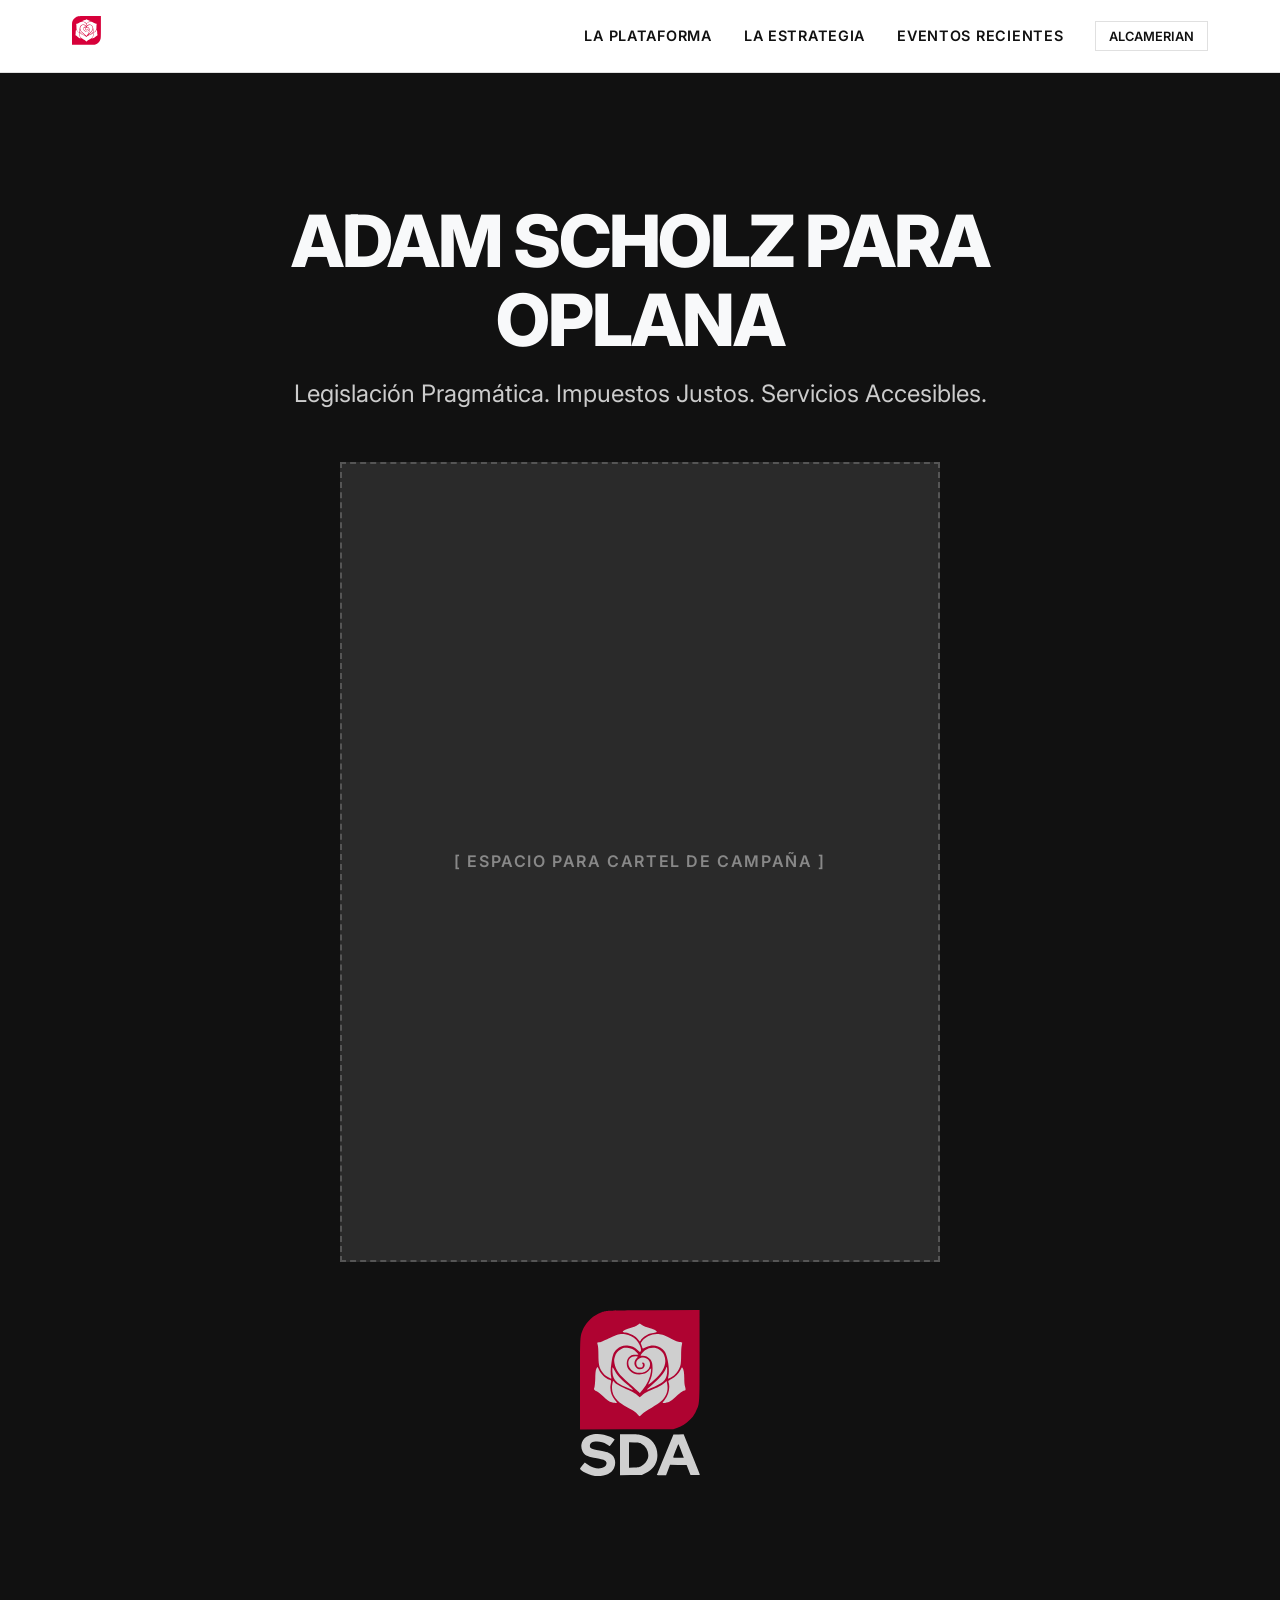
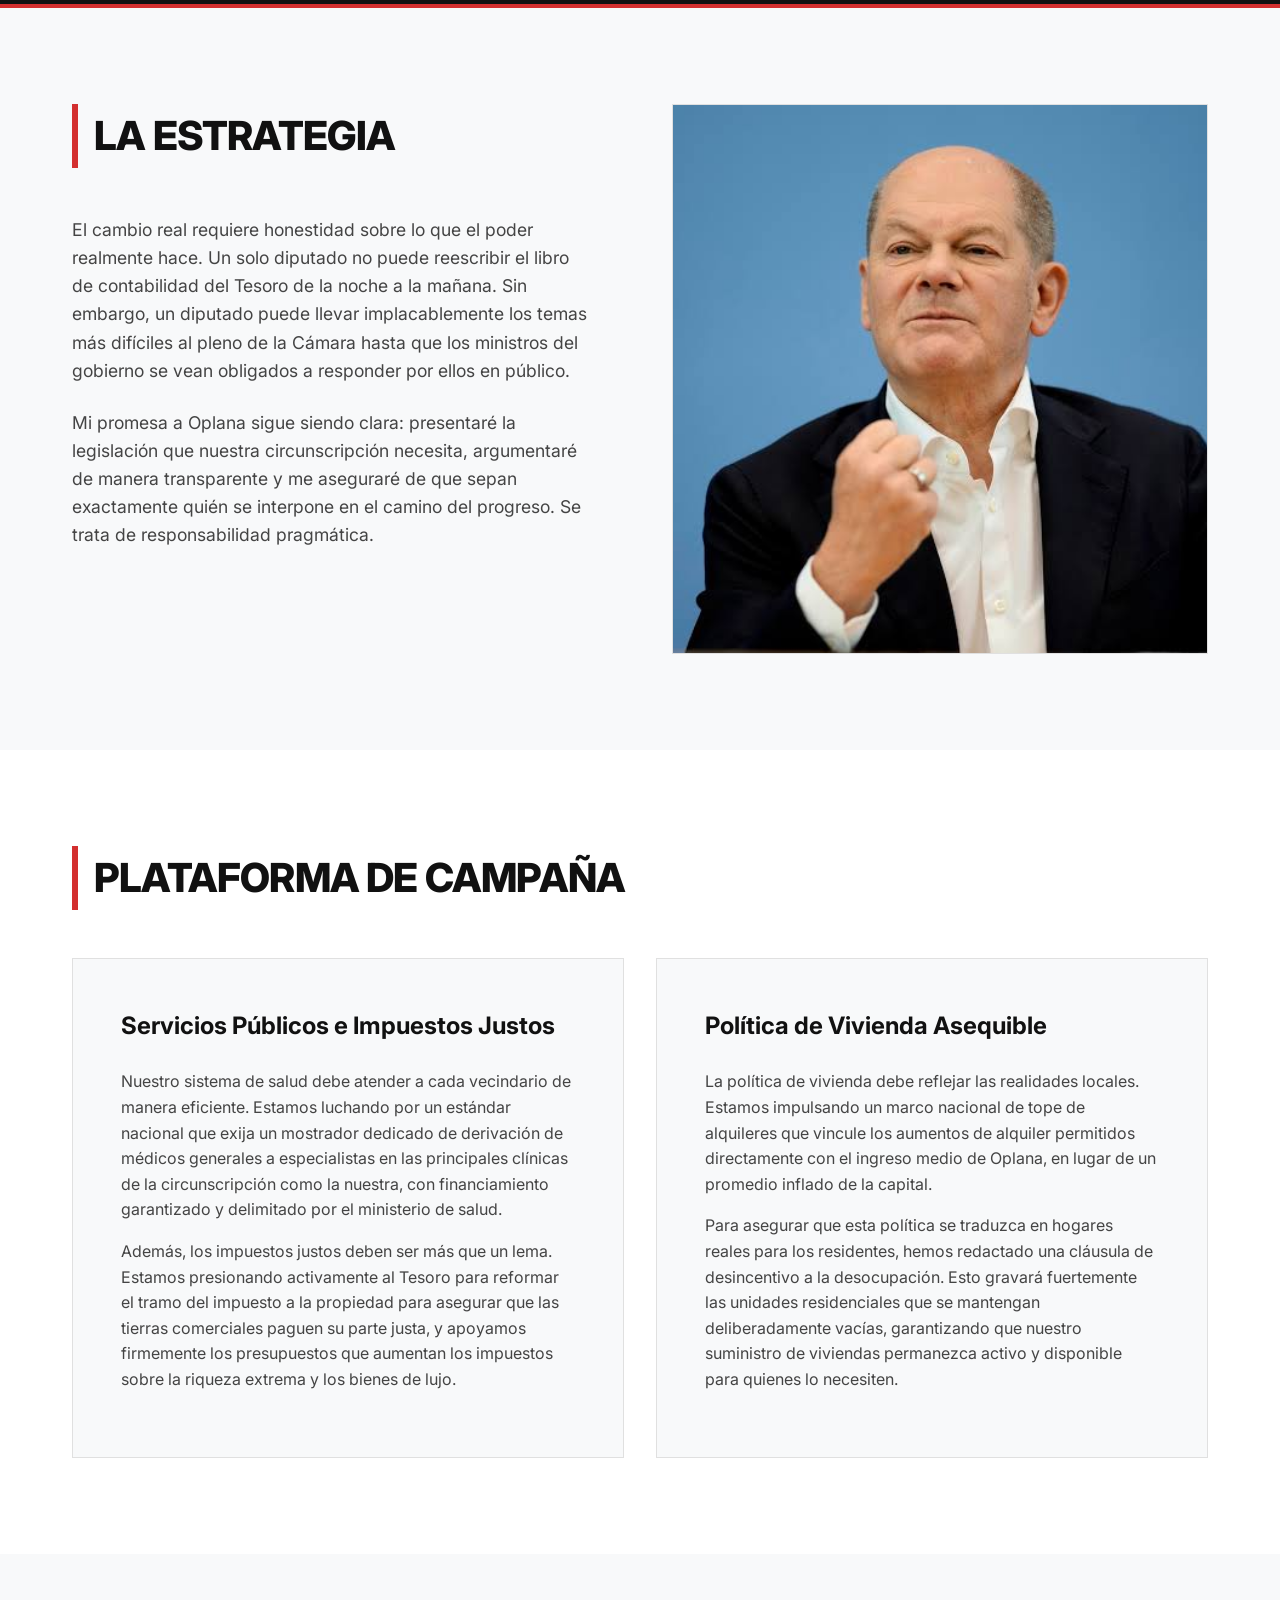
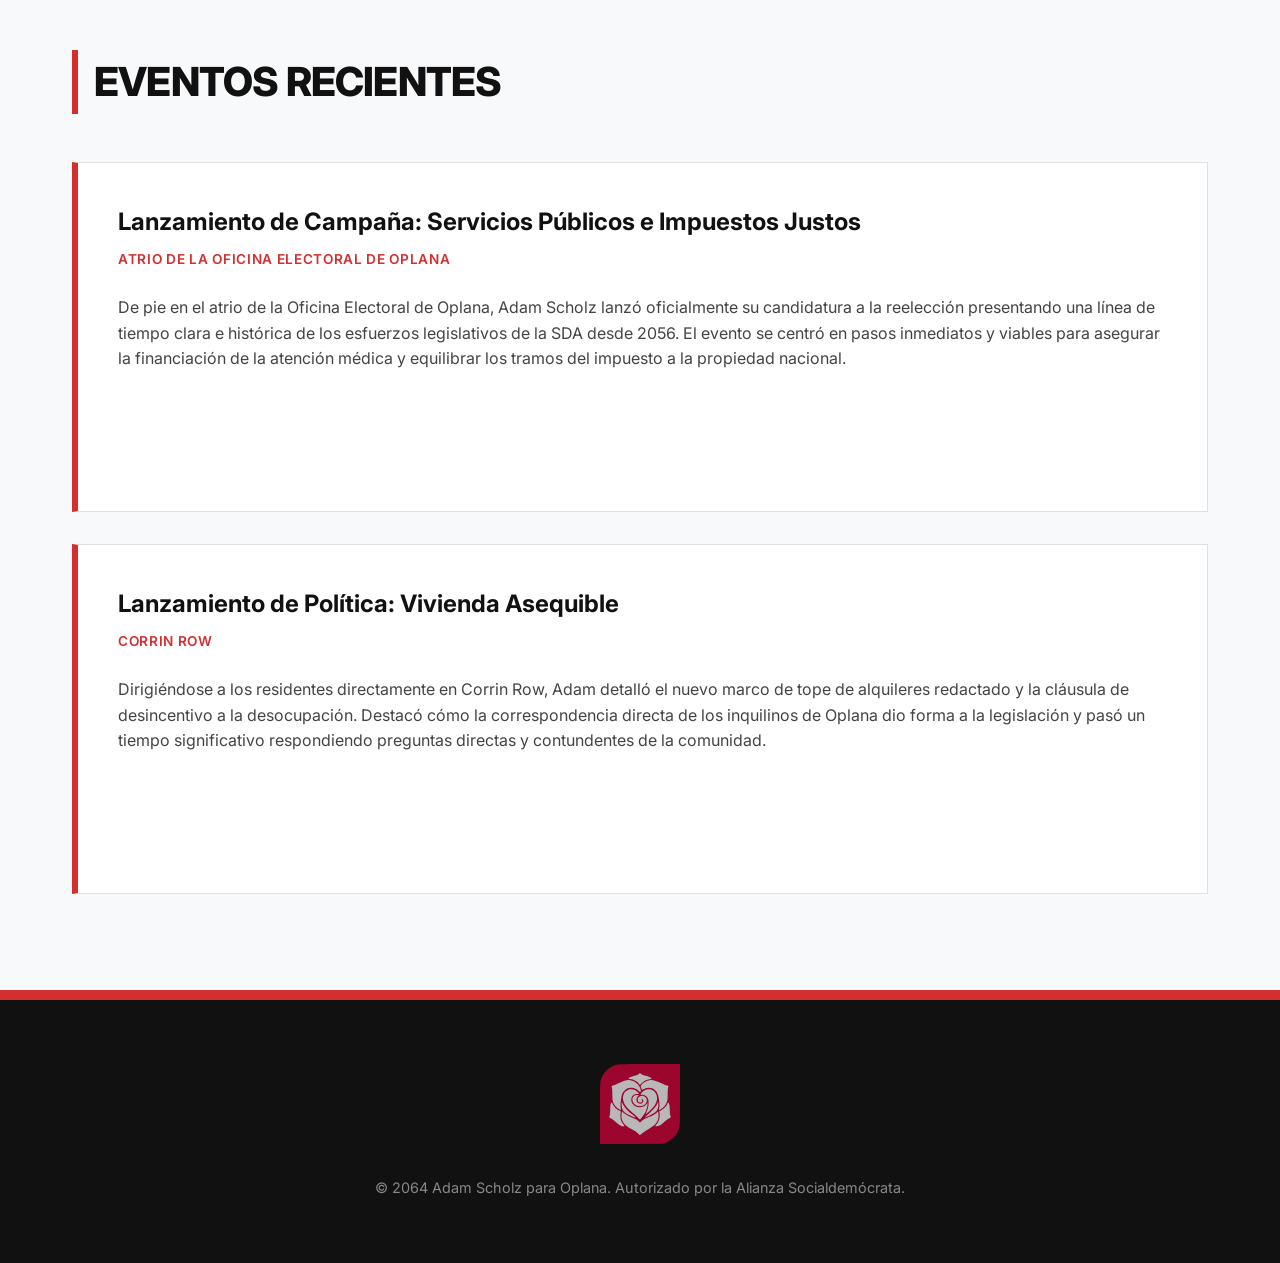
==== index-es.html @ 55516ccb "Initial commit" ====
<!DOCTYPE html>
<html lang="es">
<head>
    <meta charset="UTF-8">
    <meta name="viewport" content="width=device-width, initial-scale=1.0">
    <title>Adam Scholz para Oplana | Alianza Socialdemócrata</title>
    <meta name="description" content="Sitio web de campaña de Adam Scholz, candidato de la Alianza Socialdemócrata para las elecciones del Distrito de 2064 en Oplana.">
    <link rel="preconnect" href="https://fonts.googleapis.com">
    <link rel="preconnect" href="https://fonts.gstatic.com" crossorigin>
    <link href="https://fonts.googleapis.com/css2?family=Inter:wght@400;600;700;800&display=swap" rel="stylesheet">
    <link rel="stylesheet" href="styles.css">
</head>
<body>
    <nav class="navbar">
        <div class="nav-content">
            <img src="assets/SDAlogo.svg" alt="SDA Logo" class="nav-logo">
            <ul class="nav-links">
                <li><a href="#platform">La Plataforma</a></li>
                <li><a href="#strategy">La Estrategia</a></li>
                <li><a href="#events">Eventos Recientes</a></li>
                <li>
                    <select class="lang-select" aria-label="Select Language">
                        <option value="alanian">Alanian</option>
                        <option value="alcamerian">Alcamerian</option>
                        <option value="gallic">Gallic</option>
                    </select>
                </li>
            </ul>
        </div>
    </nav>

    <header class="hero section-animate">
        <div class="hero-content">
            <h1 class="hero-title">Adam Scholz para Oplana</h1>
            <p class="hero-subtitle">Legislación Pragmática. Impuestos Justos. Servicios Accesibles.</p>
            <div class="poster-placeholder" aria-label="Campaign Poster Placeholder">
                <span>[ Espacio para Cartel de Campaña ]</span>
            </div>
            <img src="assets/SDAlogo.svg" alt="Social Democratic Alliance Logo" class="hero-sda-logo">
        </div>
    </header>

    <main>
        <section id="strategy" class="strategy section-animate">
            <div class="section-container">
                <div class="strategy-text">
                    <h2>La Estrategia</h2>
                    <p>
                        El cambio real requiere honestidad sobre lo que el poder realmente hace. Un solo diputado no puede reescribir el libro de contabilidad del Tesoro de la noche a la mañana. Sin embargo, un diputado puede llevar implacablemente los temas más difíciles al pleno de la Cámara hasta que los ministros del gobierno se vean obligados a responder por ellos en público.
                    </p>
                    <p>
                        Mi promesa a Oplana sigue siendo clara: presentaré la legislación que nuestra circunscripción necesita, argumentaré de manera transparente y me aseguraré de que sepan exactamente quién se interpone en el camino del progreso. Se trata de responsabilidad pragmática.
                    </p>
                </div>
                <img src="assets/scholz.jpeg" alt="Adam Scholz en Conferencia de Prensa" class="strategy-image">
            </div>
        </section>

        <section id="platform" class="platform section-animate">
            <div class="section-container">
                <h2>Plataforma de Campaña</h2>
                
                <div class="platform-grid">
                    <article class="platform-card">
                        <h3>Servicios Públicos e Impuestos Justos</h3>
                        <p>
                            Nuestro sistema de salud debe atender a cada vecindario de manera eficiente. Estamos luchando por un estándar nacional que exija un mostrador dedicado de derivación de médicos generales a especialistas en las principales clínicas de la circunscripción como la nuestra, con financiamiento garantizado y delimitado por el ministerio de salud.
                        </p>
                        <p>
                            Además, los impuestos justos deben ser más que un lema. Estamos presionando activamente al Tesoro para reformar el tramo del impuesto a la propiedad para asegurar que las tierras comerciales paguen su parte justa, y apoyamos firmemente los presupuestos que aumentan los impuestos sobre la riqueza extrema y los bienes de lujo.
                        </p>
                    </article>

                    <article class="platform-card">
                        <h3>Política de Vivienda Asequible</h3>
                        <p>
                            La política de vivienda debe reflejar las realidades locales. Estamos impulsando un marco nacional de tope de alquileres que vincule los aumentos de alquiler permitidos directamente con el ingreso medio de Oplana, en lugar de un promedio inflado de la capital.
                        </p>
                        <p>
                            Para asegurar que esta política se traduzca en hogares reales para los residentes, hemos redactado una cláusula de desincentivo a la desocupación. Esto gravará fuertemente las unidades residenciales que se mantengan deliberadamente vacías, garantizando que nuestro suministro de viviendas permanezca activo y disponible para quienes lo necesiten.
                        </p>
                    </article>
                </div>
            </div>
        </section>

        <section id="events" class="events section-animate">
            <div class="section-container">
                <h2>Eventos Recientes</h2>
                <div class="events-list">
                    <a href="event-public-services-es.html" class="event-item">
                        <h3>Lanzamiento de Campaña: Servicios Públicos e Impuestos Justos</h3>
                        <p class="event-location">Atrio de la Oficina Electoral de Oplana</p>
                        <p>De pie en el atrio de la Oficina Electoral de Oplana, Adam Scholz lanzó oficialmente su candidatura a la reelección presentando una línea de tiempo clara e histórica de los esfuerzos legislativos de la SDA desde 2056. El evento se centró en pasos inmediatos y viables para asegurar la financiación de la atención médica y equilibrar los tramos del impuesto a la propiedad nacional.</p>
                    </a>
                    <a href="event-affordable-housing-es.html" class="event-item">
                        <h3>Lanzamiento de Política: Vivienda Asequible</h3>
                        <p class="event-location">Corrin Row</p>
                        <p>Dirigiéndose a los residentes directamente en Corrin Row, Adam detalló el nuevo marco de tope de alquileres redactado y la cláusula de desincentivo a la desocupación. Destacó cómo la correspondencia directa de los inquilinos de Oplana dio forma a la legislación y pasó un tiempo significativo respondiendo preguntas directas y contundentes de la comunidad.</p>
                    </a>
                </div>
            </div>
        </section>
    </main>

    <footer class="footer">
        <div class="footer-content">
            <img src="assets/SDAsmall.svg" alt="SDA Small Logo" class="footer-logo">
            <p>&copy; 2064 Adam Scholz para Oplana. Autorizado por la Alianza Socialdemócrata.</p>
        </div>
    </footer>

    <script src="script.js"></script>
</body>
</html>
---- styles.css ----
:root {
    --primary-color: #D32F2F; /* Rose Red */
    --bg-color: #F8F9FA;
    --text-color: #111111;
    --text-light: #444444;
    --border-color: #E0E0E0;
    --font-family: 'Inter', sans-serif;
}

* {
    margin: 0;
    padding: 0;
    box-sizing: border-box;
}

body {
    font-family: var(--font-family);
    background-color: var(--bg-color);
    color: var(--text-color);
    line-height: 1.6;
    -webkit-font-smoothing: antialiased;
}

/* Navigation */
.navbar {
    background-color: #FFFFFF;
    border-bottom: 1px solid var(--border-color);
    position: sticky;
    top: 0;
    z-index: 100;
}

.nav-content {
    max-width: 1200px;
    margin: 0 auto;
    padding: 1rem 2rem;
    display: flex;
    justify-content: space-between;
    align-items: center;
}

.nav-logo {
    height: 40px;
    width: auto;
}

.nav-links {
    list-style: none;
    display: flex;
    gap: 2rem;
    align-items: center;
}

.nav-links a {
    text-decoration: none;
    color: var(--text-color);
    font-weight: 600;
    font-size: 0.9rem;
    text-transform: uppercase;
    letter-spacing: 0.05em;
    transition: color 0.2s ease;
}

.nav-links a:hover {
    color: var(--primary-color);
}

.lang-select {
    appearance: none;
    background-color: transparent;
    border: 1px solid var(--border-color);
    padding: 0.4rem 0.8rem;
    font-family: var(--font-family);
    font-size: 0.8rem;
    font-weight: 600;
    text-transform: uppercase;
    color: var(--text-color);
    cursor: pointer;
    border-radius: 0;
    outline: none;
    transition: border-color 0.2s ease;
}

.lang-select:focus, .lang-select:hover {
    border-color: var(--primary-color);
}

/* Base Layout for Sections */
.section-container {
    max-width: 1200px;
    margin: 0 auto;
    padding: 6rem 2rem;
}

h2 {
    font-size: 2.5rem;
    font-weight: 800;
    margin-bottom: 3rem;
    color: var(--text-color);
    text-transform: uppercase;
    letter-spacing: -0.02em;
    border-left: 6px solid var(--primary-color);
    padding-left: 1rem;
}

/* Hero Section */
.hero {
    background-color: var(--text-color);
    color: var(--bg-color);
    text-align: center;
    padding: 8rem 2rem;
    border-bottom: 4px solid var(--primary-color);
}

.hero-content {
    max-width: 800px;
    margin: 0 auto;
    display: flex;
    flex-direction: column;
    align-items: center;
}

.hero-title {
    font-size: 4.5rem;
    font-weight: 800;
    line-height: 1.1;
    margin-bottom: 1rem;
    letter-spacing: -0.03em;
    text-transform: uppercase;
}

.hero-subtitle {
    font-size: 1.5rem;
    color: #CCCCCC;
    margin-bottom: 3rem;
    font-weight: 400;
}

.poster-placeholder {
    width: 100%;
    max-width: 600px;
    height: 800px;
    background-color: #2A2A2A;
    border: 2px dashed #555555;
    display: flex;
    justify-content: center;
    align-items: center;
    margin-bottom: 3rem;
    color: #888888;
    font-weight: 600;
    text-transform: uppercase;
    letter-spacing: 0.1em;
}

.hero-sda-logo {
    width: 120px;
    opacity: 0.8;
}

/* Strategy Section */
.strategy .section-container {
    display: grid;
    grid-template-columns: 1fr 1fr;
    gap: 4rem;
    align-items: start;
}

.strategy-text {
    height: 550px;
    padding-right: 1rem;
}

.strategy-text p {
    font-size: 1.1rem;
    color: var(--text-light);
    margin-bottom: 1.5rem;
}

.strategy-image {
    width: 100%;
    height: 550px;
    object-fit: cover;
    border: 1px solid var(--border-color);
}

/* Platform Section */
.platform {
    background-color: #FFFFFF;
}

.platform-grid {
    display: grid;
    grid-template-columns: repeat(auto-fit, minmax(350px, 1fr));
    gap: 2rem;
    grid-auto-rows: 500px; /* Lock height and accommodate longer languages */
}

.platform-card {
    border: 1px solid var(--border-color);
    padding: 3rem;
    background-color: var(--bg-color);
    /* Sharp corners */
    border-radius: 0;
    transition: transform 0.2s ease, box-shadow 0.2s ease;
    height: 100%;
}

.platform-card:hover {
    transform: translateY(-5px);
    box-shadow: 0 10px 30px rgba(0,0,0,0.05);
    border-color: var(--primary-color);
}

.platform-card h3 {
    font-size: 1.5rem;
    font-weight: 700;
    margin-bottom: 1.5rem;
    color: var(--text-color);
}

.platform-card p {
    color: var(--text-light);
    margin-bottom: 1rem;
}

/* Events Section */
.events-list {
    display: flex;
    flex-direction: column;
    gap: 2rem;
}

.event-item {
    display: block;
    text-decoration: none;
    color: inherit;
    background-color: #FFFFFF;
    border: 1px solid var(--border-color);
    padding: 2.5rem;
    border-left: 6px solid var(--primary-color);
    transition: transform 0.2s ease, box-shadow 0.2s ease, border-left-width 0.2s ease;
    cursor: pointer;
    height: 350px; /* Lock height to fit all languages */
}

.event-item:hover {
    transform: translateX(5px);
    box-shadow: 0 5px 15px rgba(0,0,0,0.05);
    border-left-width: 10px;
}

.event-item h3 {
    font-size: 1.5rem;
    font-weight: 700;
    margin-bottom: 0.5rem;
}

.event-location {
    font-weight: 600;
    color: var(--primary-color);
    text-transform: uppercase;
    font-size: 0.85rem;
    letter-spacing: 0.05em;
    margin-bottom: 1.5rem;
}

.event-item p:last-child {
    color: var(--text-light);
}

/* Footer */
.footer {
    background-color: var(--text-color);
    color: #FFFFFF;
    padding: 4rem 2rem;
    text-align: center;
    border-top: 10px solid var(--primary-color);
}

.footer-logo {
    width: 80px;
    margin-bottom: 1.5rem;
    opacity: 0.7;
}

.footer p {
    color: #888888;
    font-size: 0.9rem;
}

/* Animations */
.section-animate {
    opacity: 0;
    transform: translateY(20px);
    transition: opacity 0.8s ease-out, transform 0.8s ease-out;
}

.section-animate.visible {
    opacity: 1;
    transform: translateY(0);
}

/* Responsive */
@media (max-width: 768px) {
    .strategy .section-container {
        grid-template-columns: 1fr;
    }
    
    .hero-title {
        font-size: 3rem;
    }
    
    h2 {
        font-size: 2rem;
    }
    
    .nav-links {
        display: none; /* Simplification for minimalist desktop-first setup */
    }
}
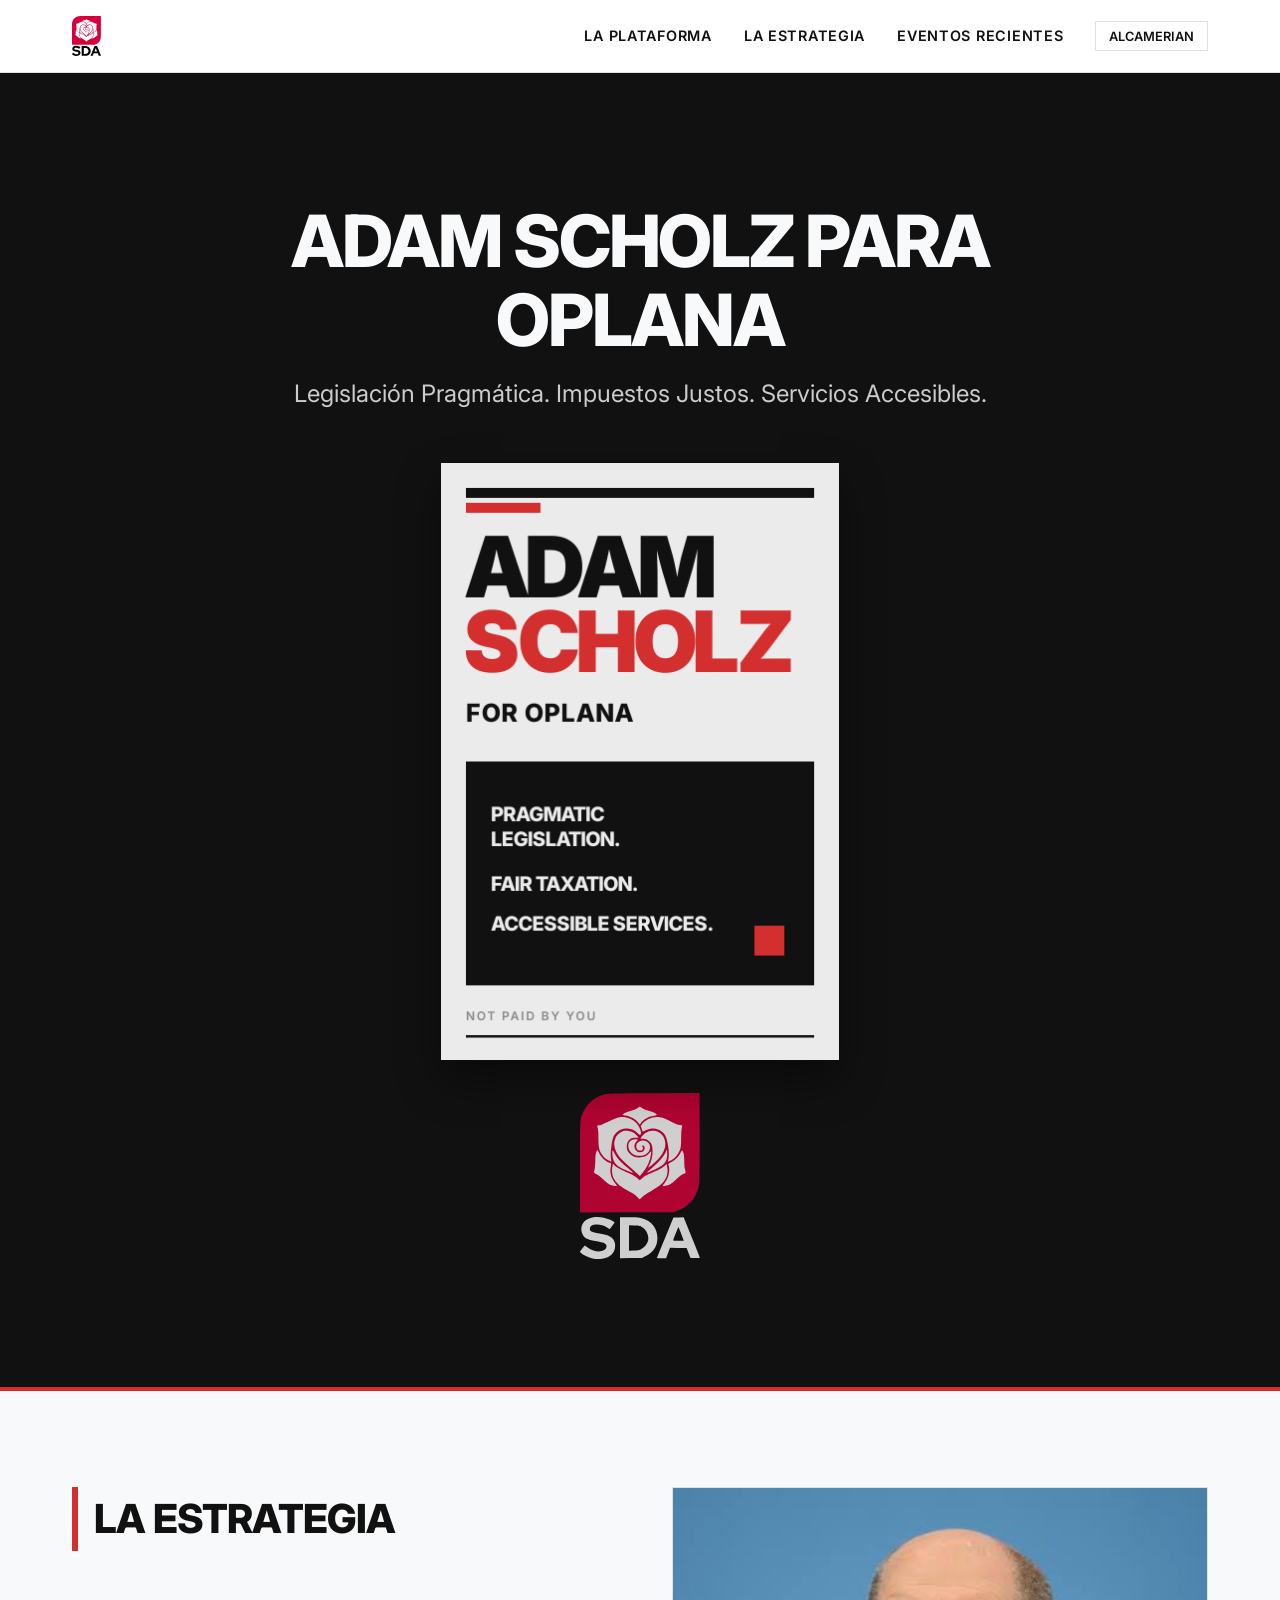
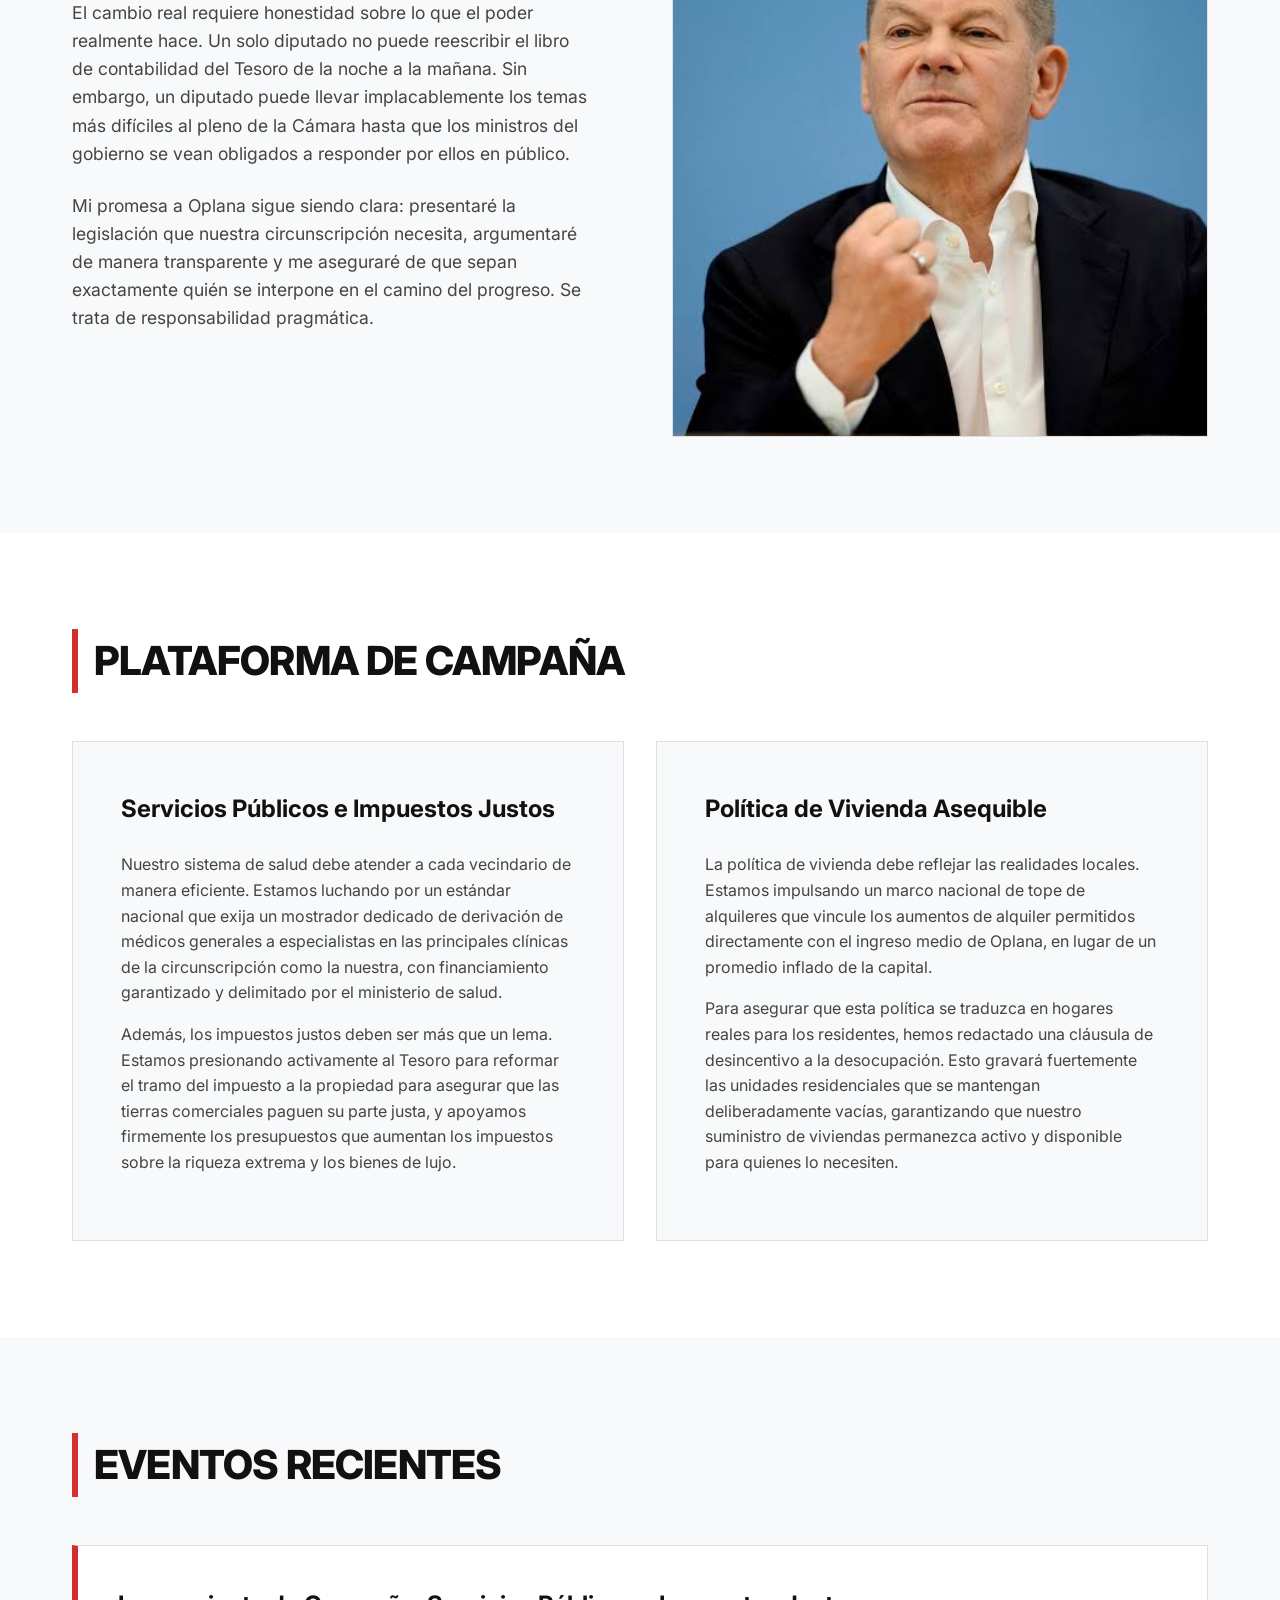
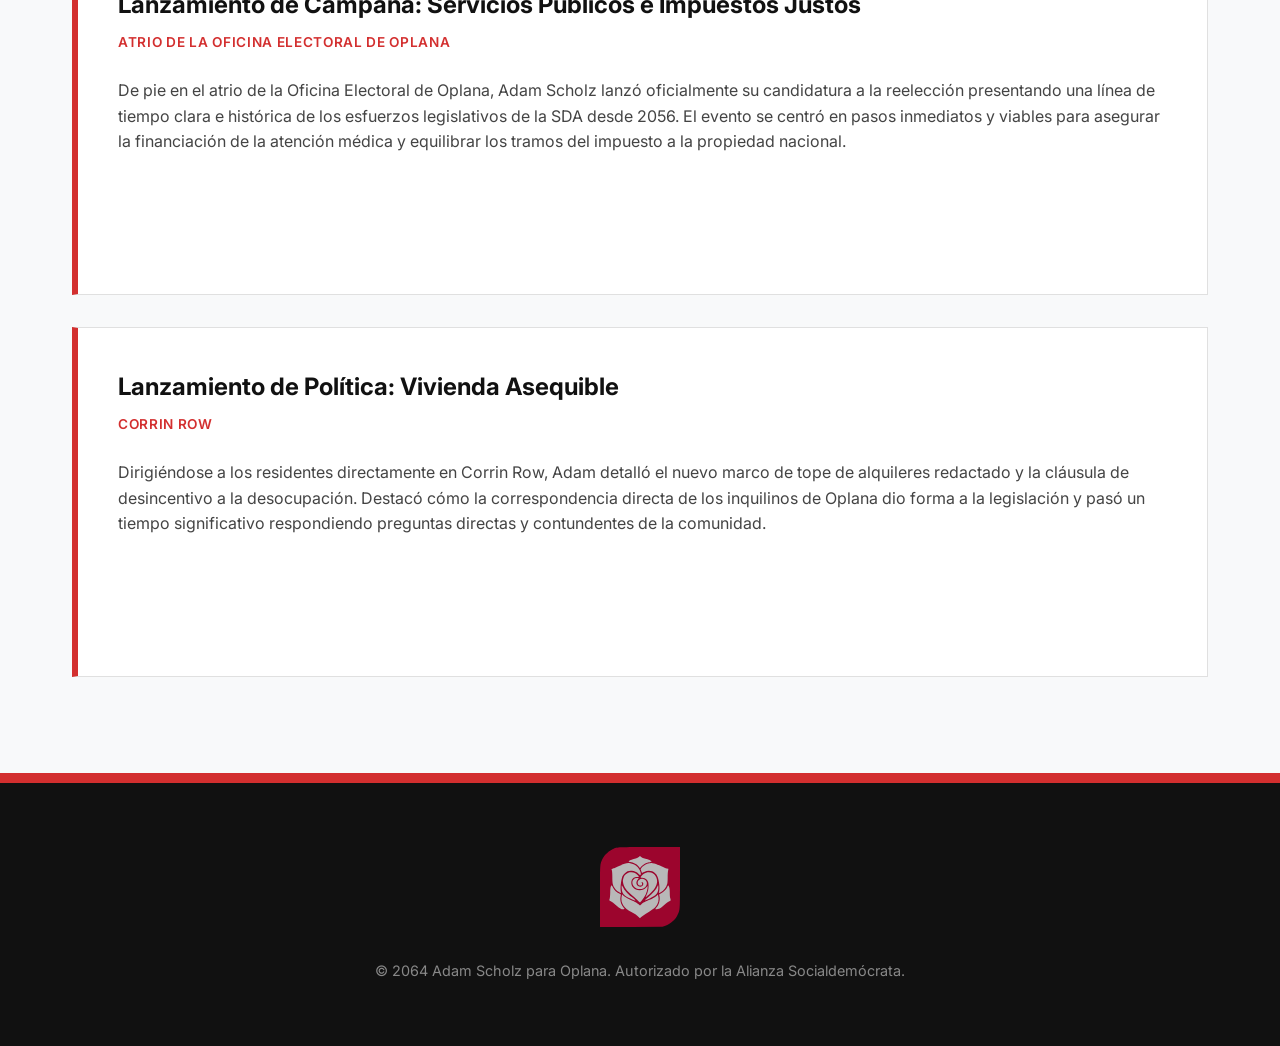
==== commit 08309e8d: "ooughhh" ====
--- a/index-es.html
+++ b/index-es.html
@@ -33,10 +33,8 @@
         <div class="hero-content">
             <h1 class="hero-title">Adam Scholz para Oplana</h1>
             <p class="hero-subtitle">Legislación Pragmática. Impuestos Justos. Servicios Accesibles.</p>
-            <div class="poster-placeholder" aria-label="Campaign Poster Placeholder">
-                <span>[ Espacio para Cartel de Campaña ]</span>
-            </div>
-            <img src="assets/SDAlogo.svg" alt="Social Democratic Alliance Logo" class="hero-sda-logo">
+            <img src="assets/poster.png" alt="Adam Scholz Campaign Poster" class="hero-poster">
+            <img src="assets/SDAlogo-white.svg" alt="Social Democratic Alliance Logo" class="hero-sda-logo">
         </div>
     </header>
 
--- a/styles.css
+++ b/styles.css
@@ -136,20 +136,16 @@
     font-weight: 400;
 }
 
-.poster-placeholder {
+.hero-poster {
     width: 100%;
-    max-width: 600px;
-    height: 800px;
-    background-color: #2A2A2A;
-    border: 2px dashed #555555;
-    display: flex;
-    justify-content: center;
-    align-items: center;
-    margin-bottom: 3rem;
-    color: #888888;
-    font-weight: 600;
-    text-transform: uppercase;
-    letter-spacing: 0.1em;
+    max-width: 400px;
+    height: auto;
+    margin: 0 auto 2rem;
+    display: block;
+    box-shadow: 0 20px 40px rgba(0,0,0,0.4);
+    border: 1px solid rgba(0,0,0,0.2);
+    position: relative;
+    z-index: 2;
 }
 
 .hero-sda-logo {
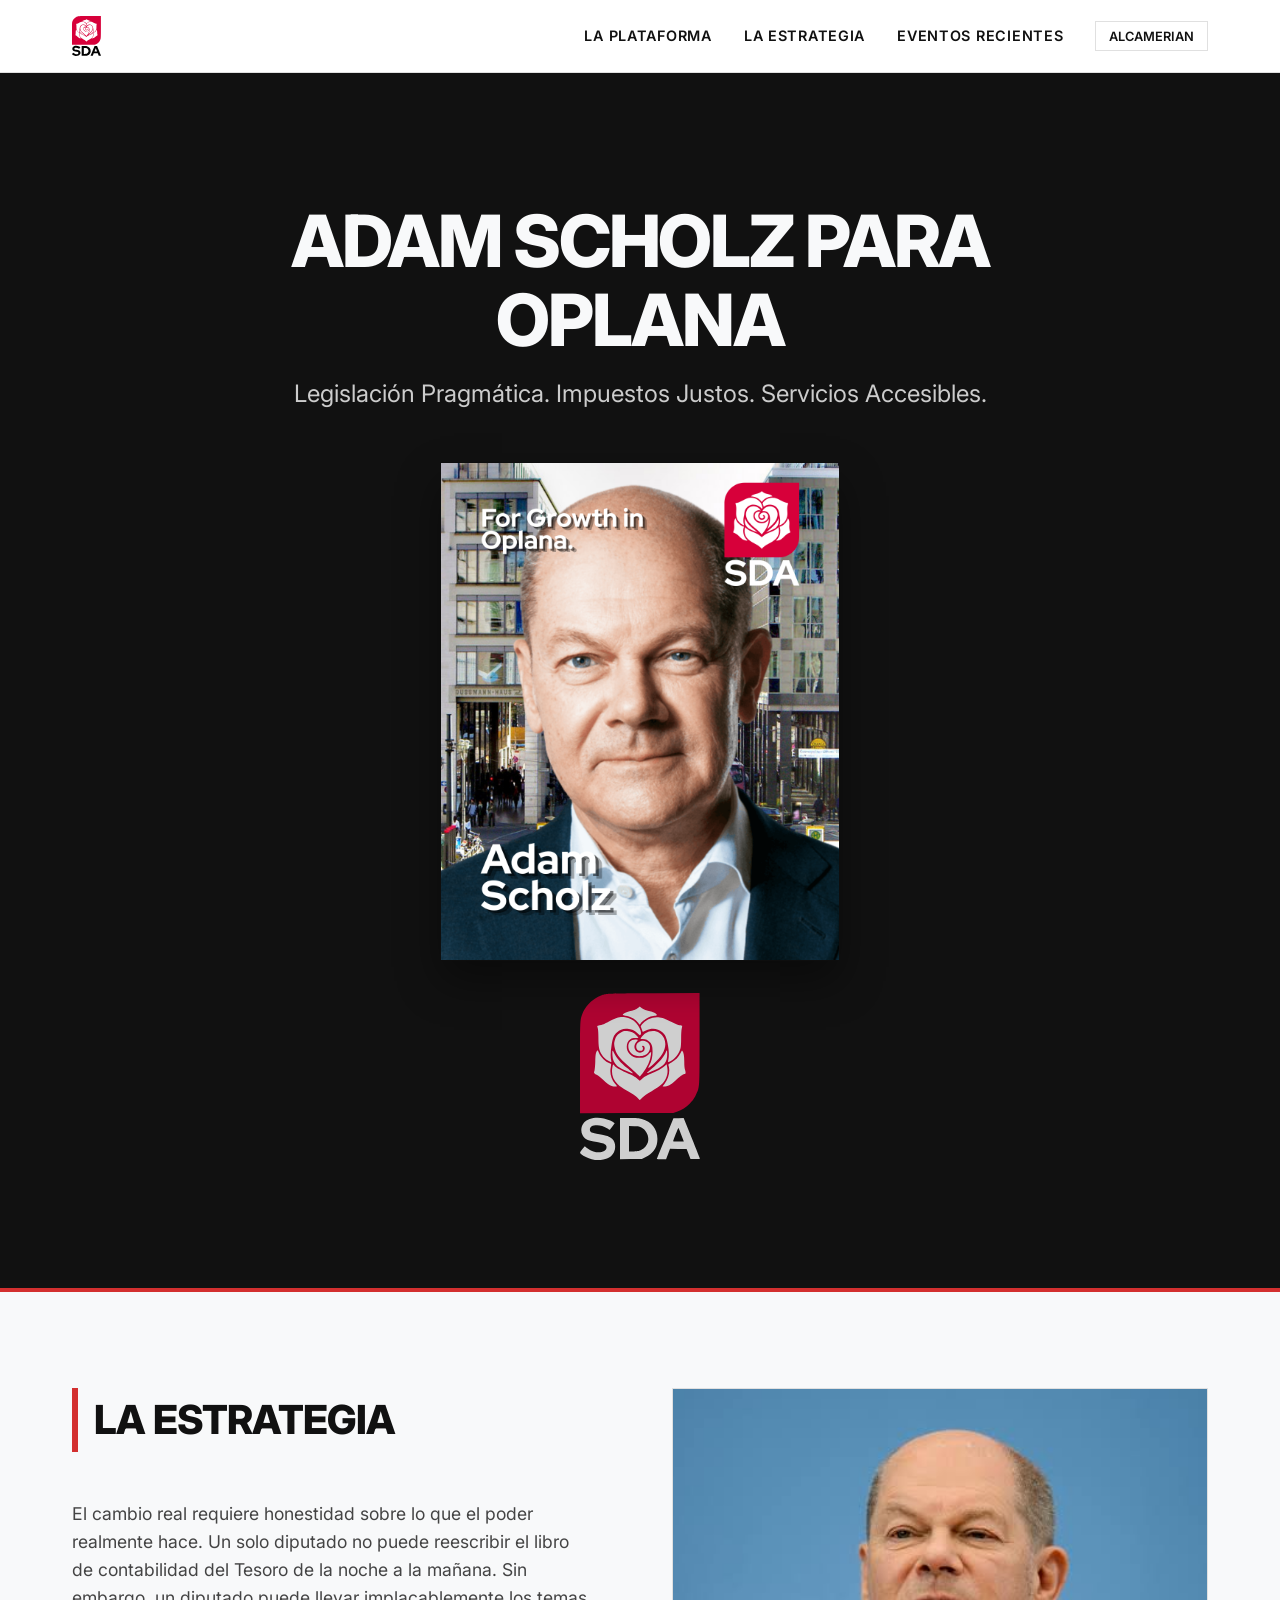
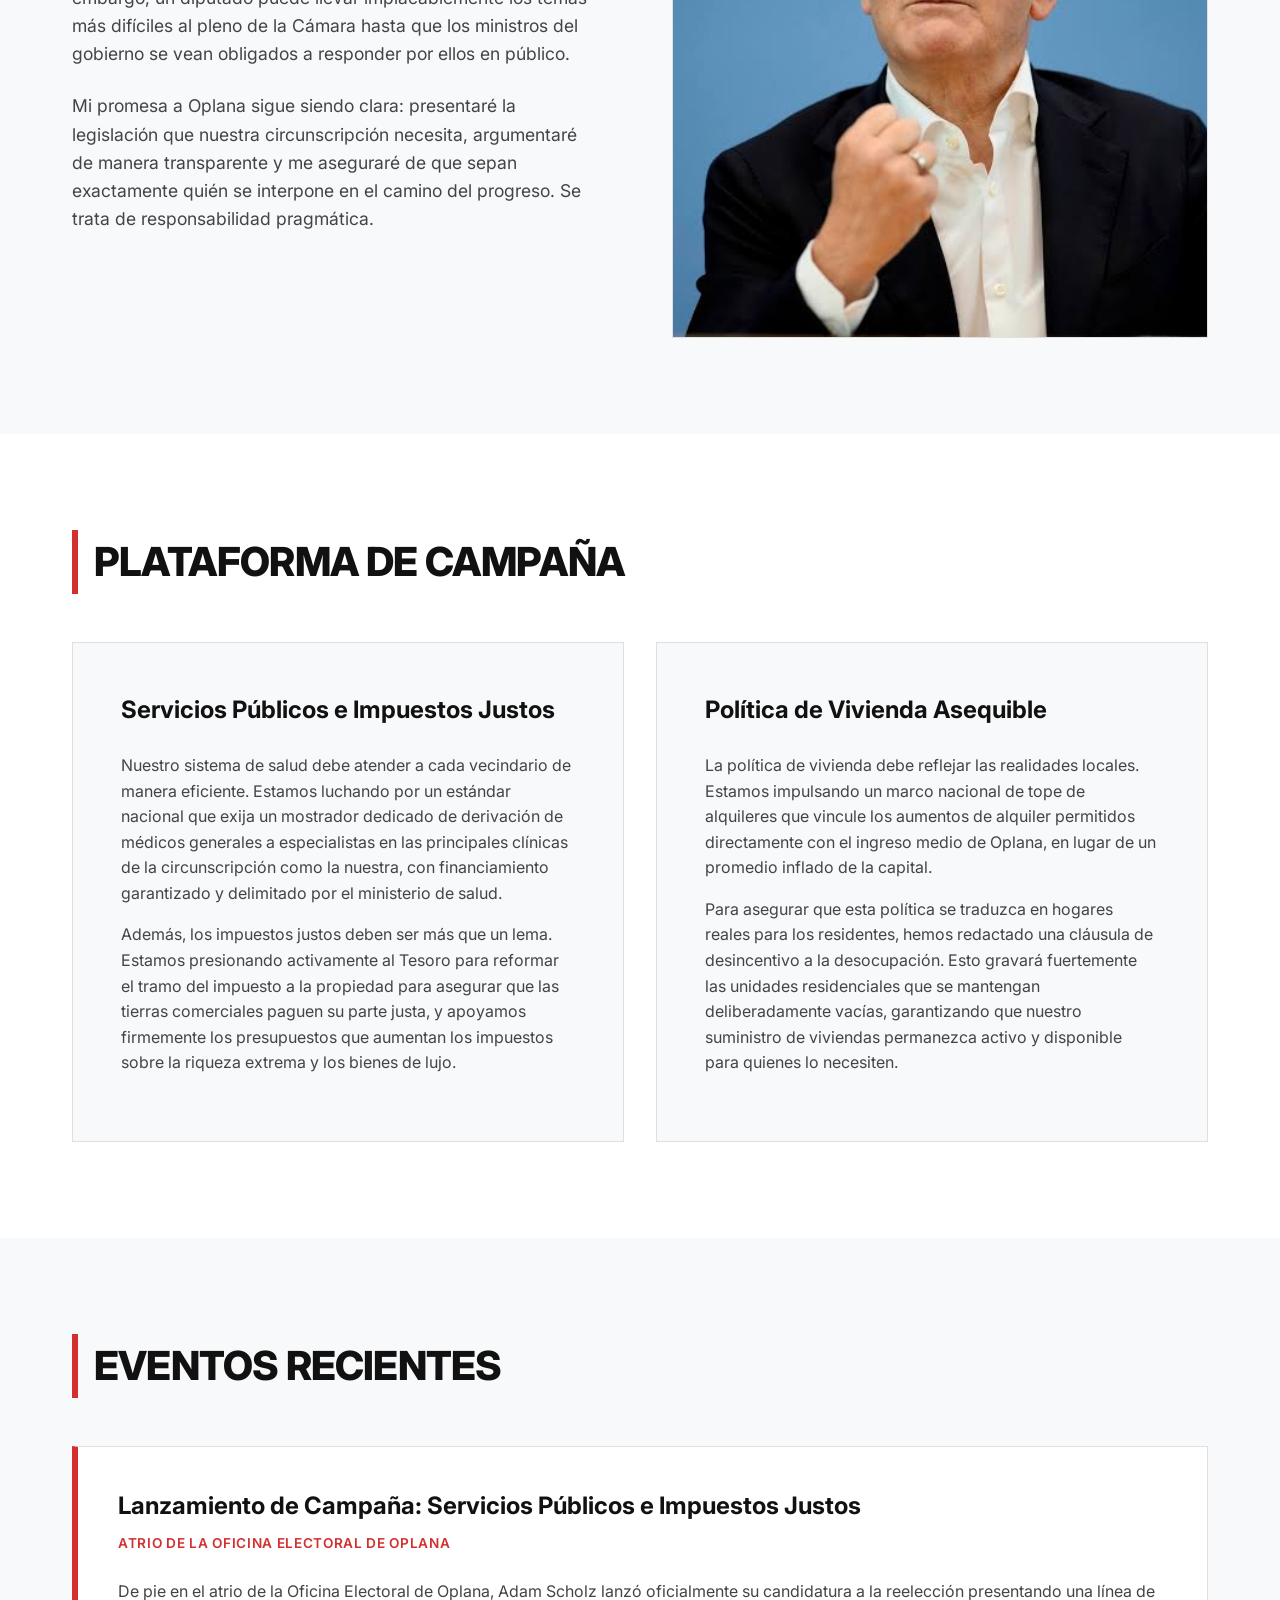
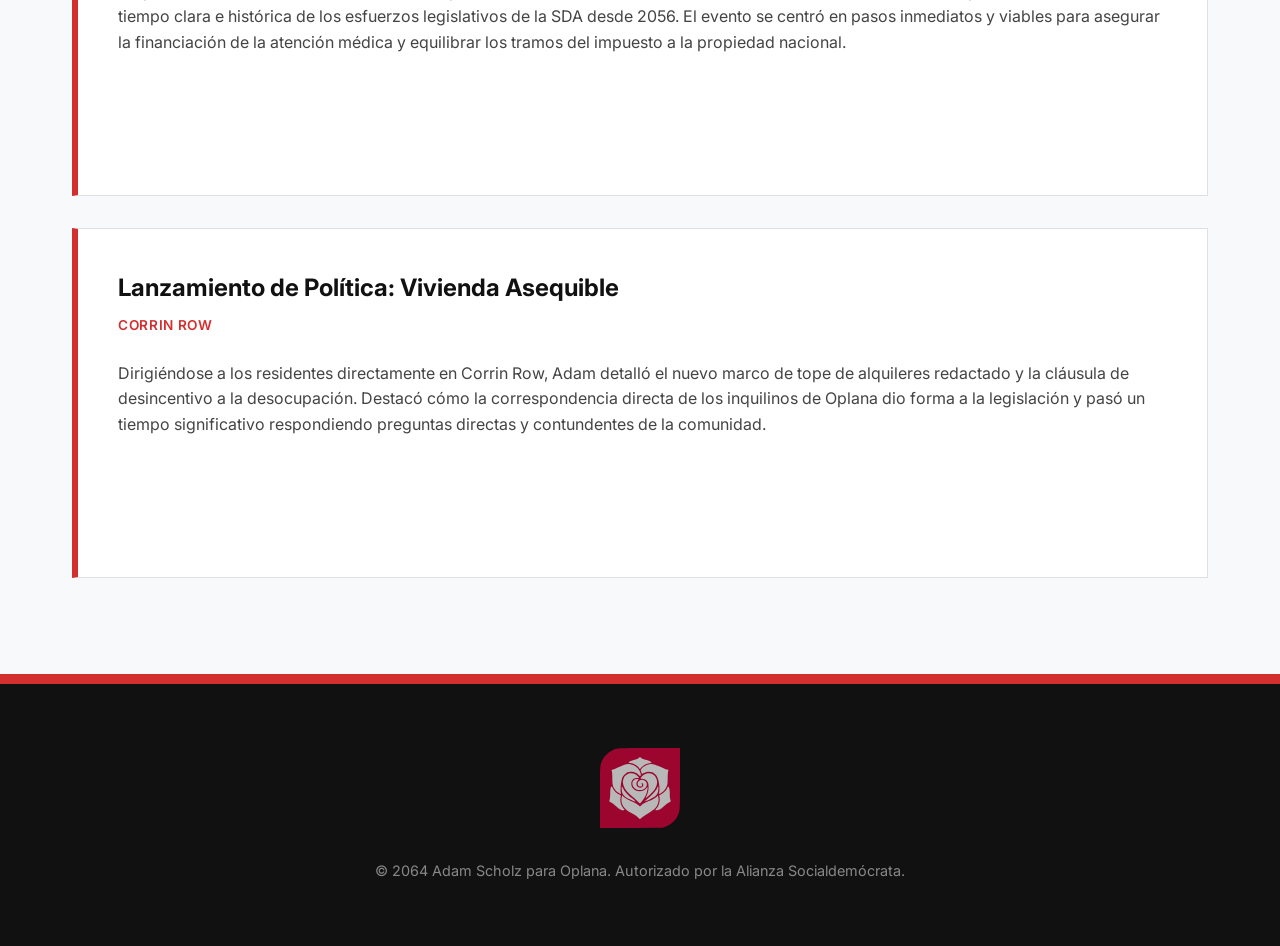
==== commit 8418163c: "ooughhh" ====
--- a/index-es.html
+++ b/index-es.html
@@ -33,7 +33,7 @@
         <div class="hero-content">
             <h1 class="hero-title">Adam Scholz para Oplana</h1>
             <p class="hero-subtitle">Legislación Pragmática. Impuestos Justos. Servicios Accesibles.</p>
-            <img src="assets/poster.png" alt="Adam Scholz Campaign Poster" class="hero-poster">
+            <img src="assets/finalposter.png" alt="Adam Scholz Campaign Poster" class="hero-poster">
             <img src="assets/SDAlogo-white.svg" alt="Social Democratic Alliance Logo" class="hero-sda-logo">
         </div>
     </header>
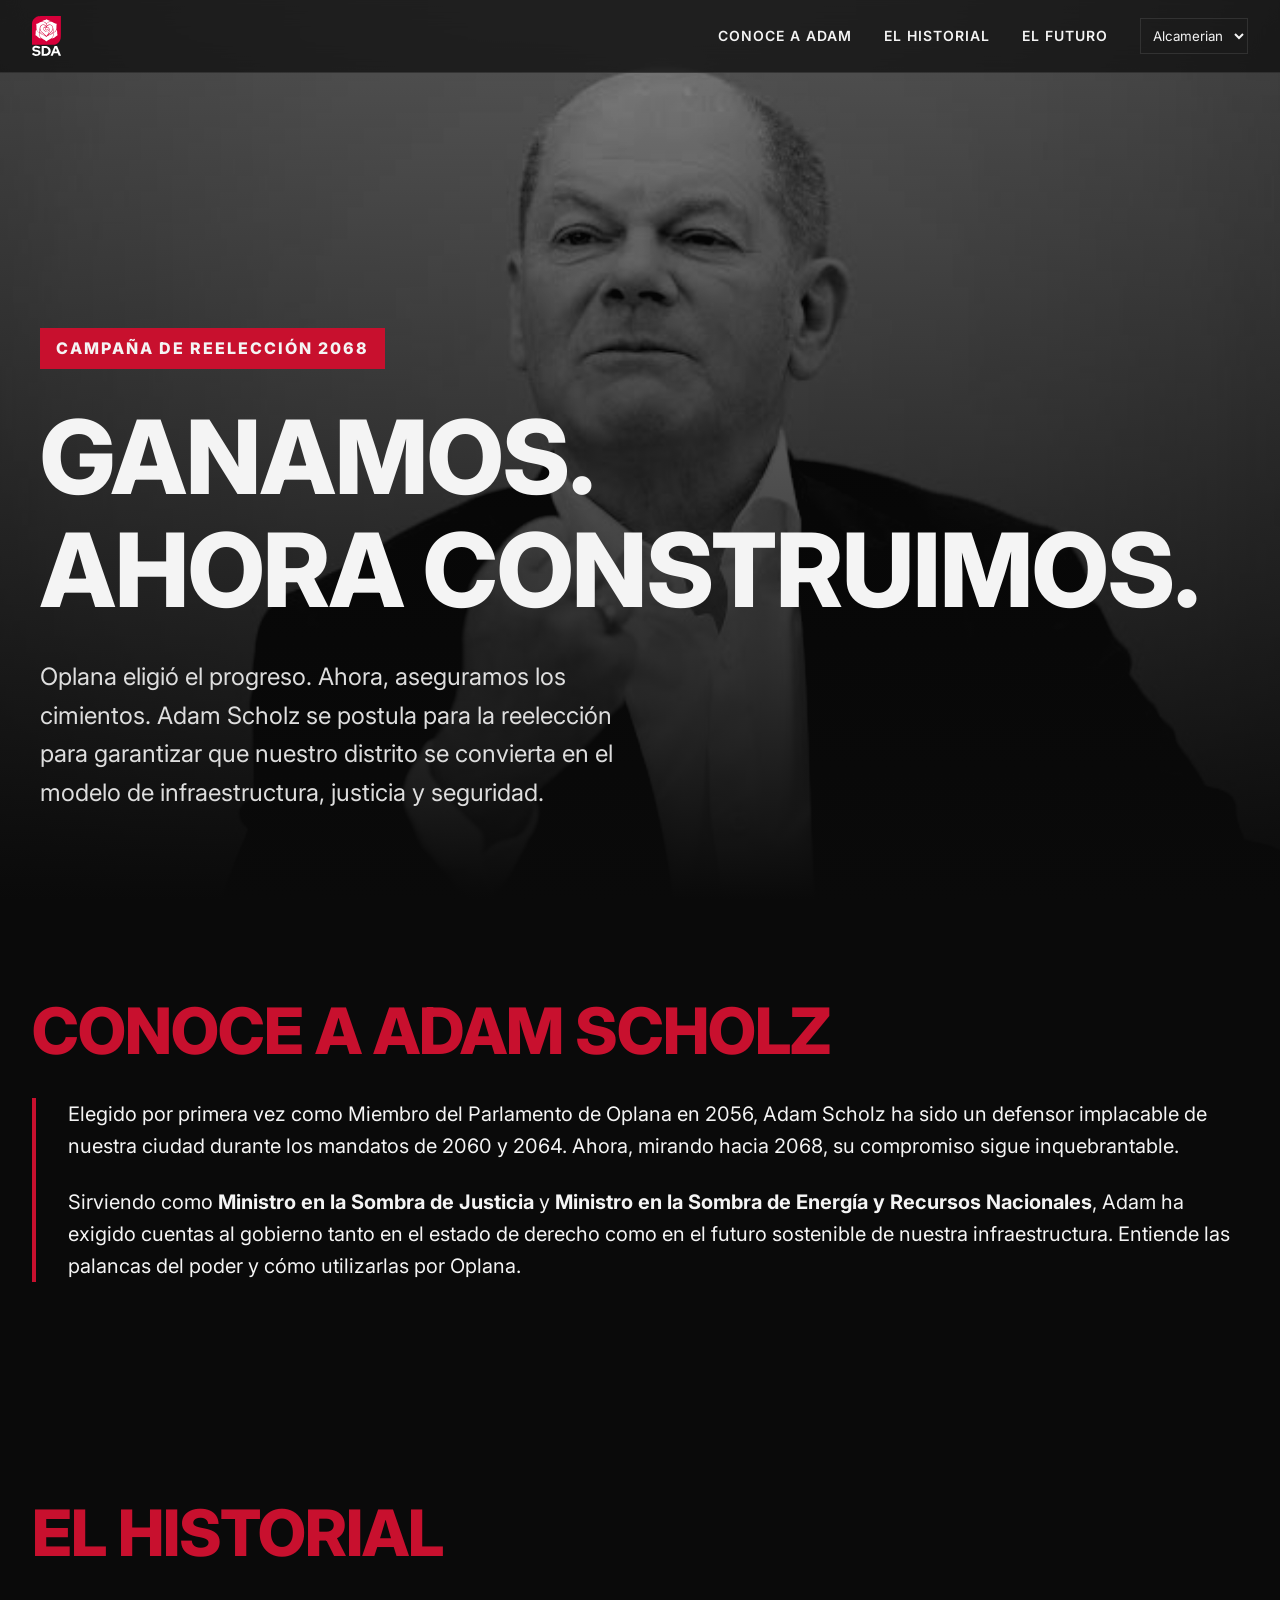
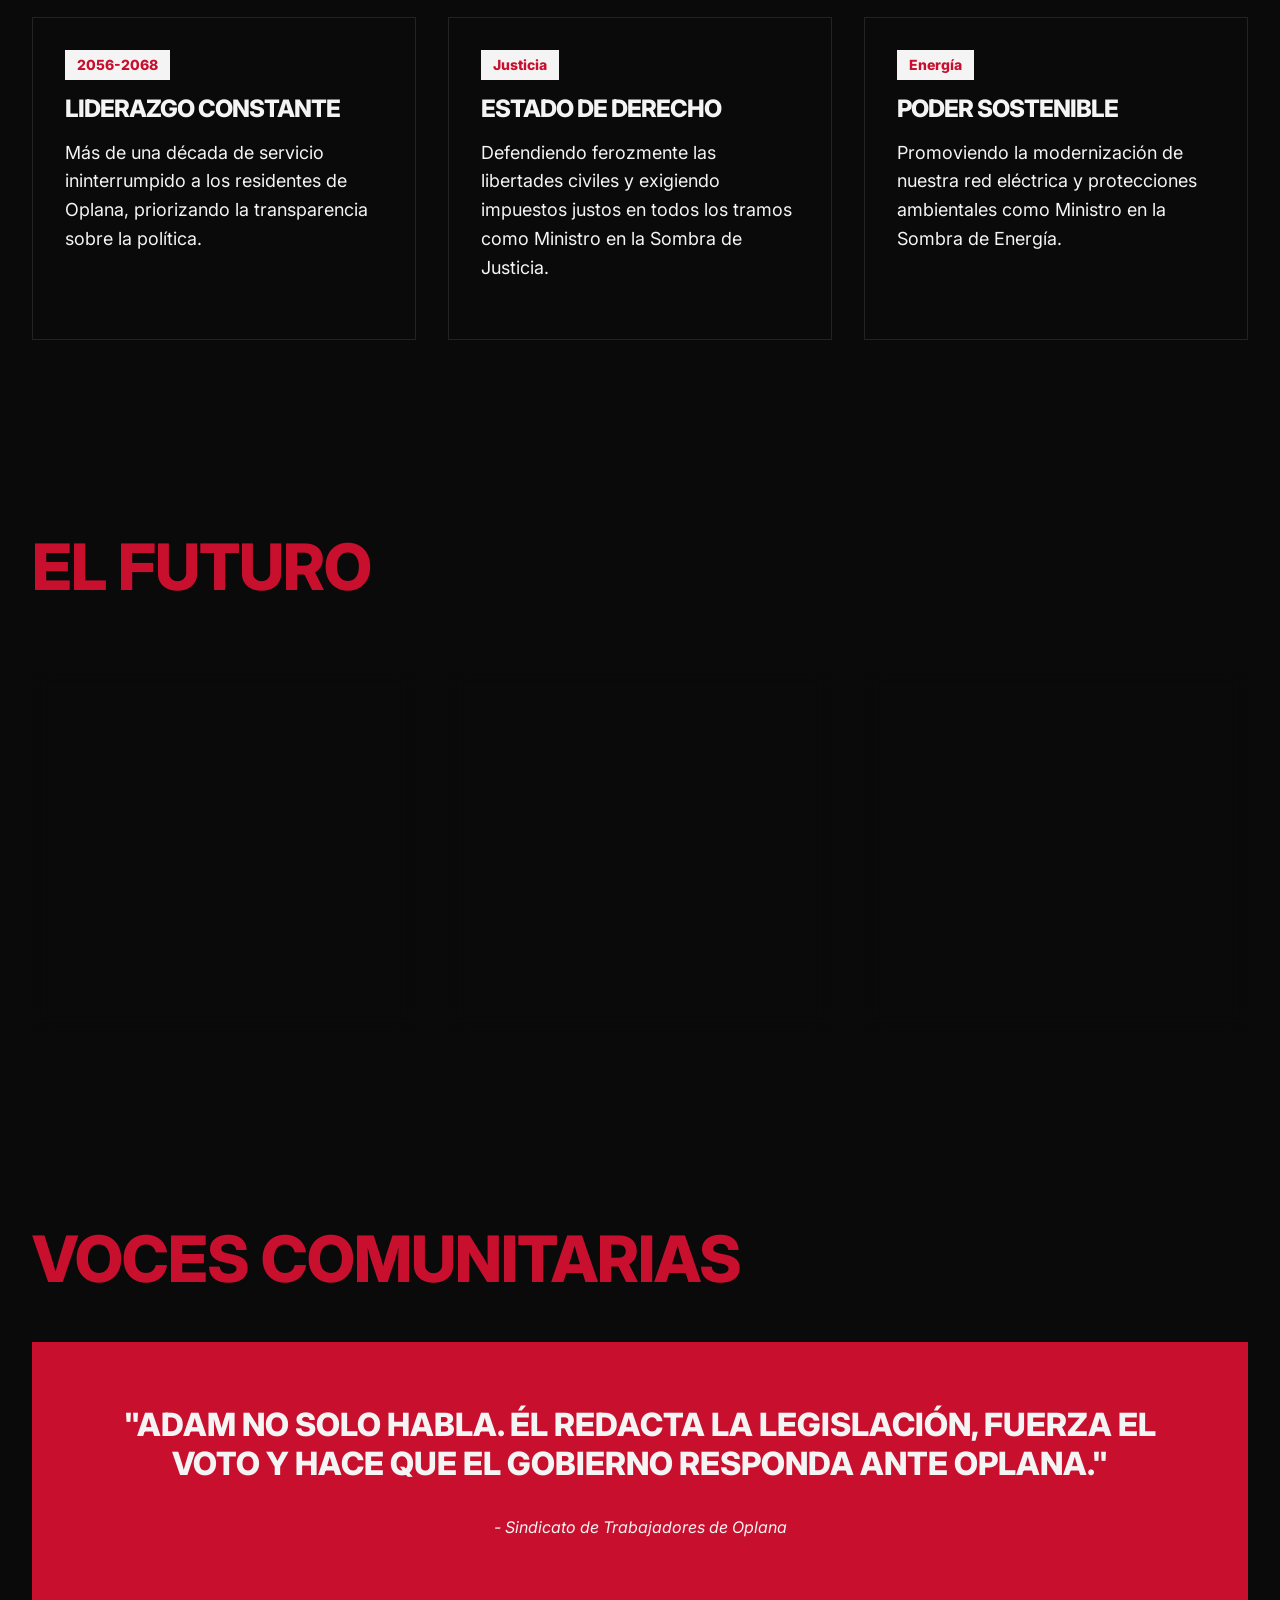
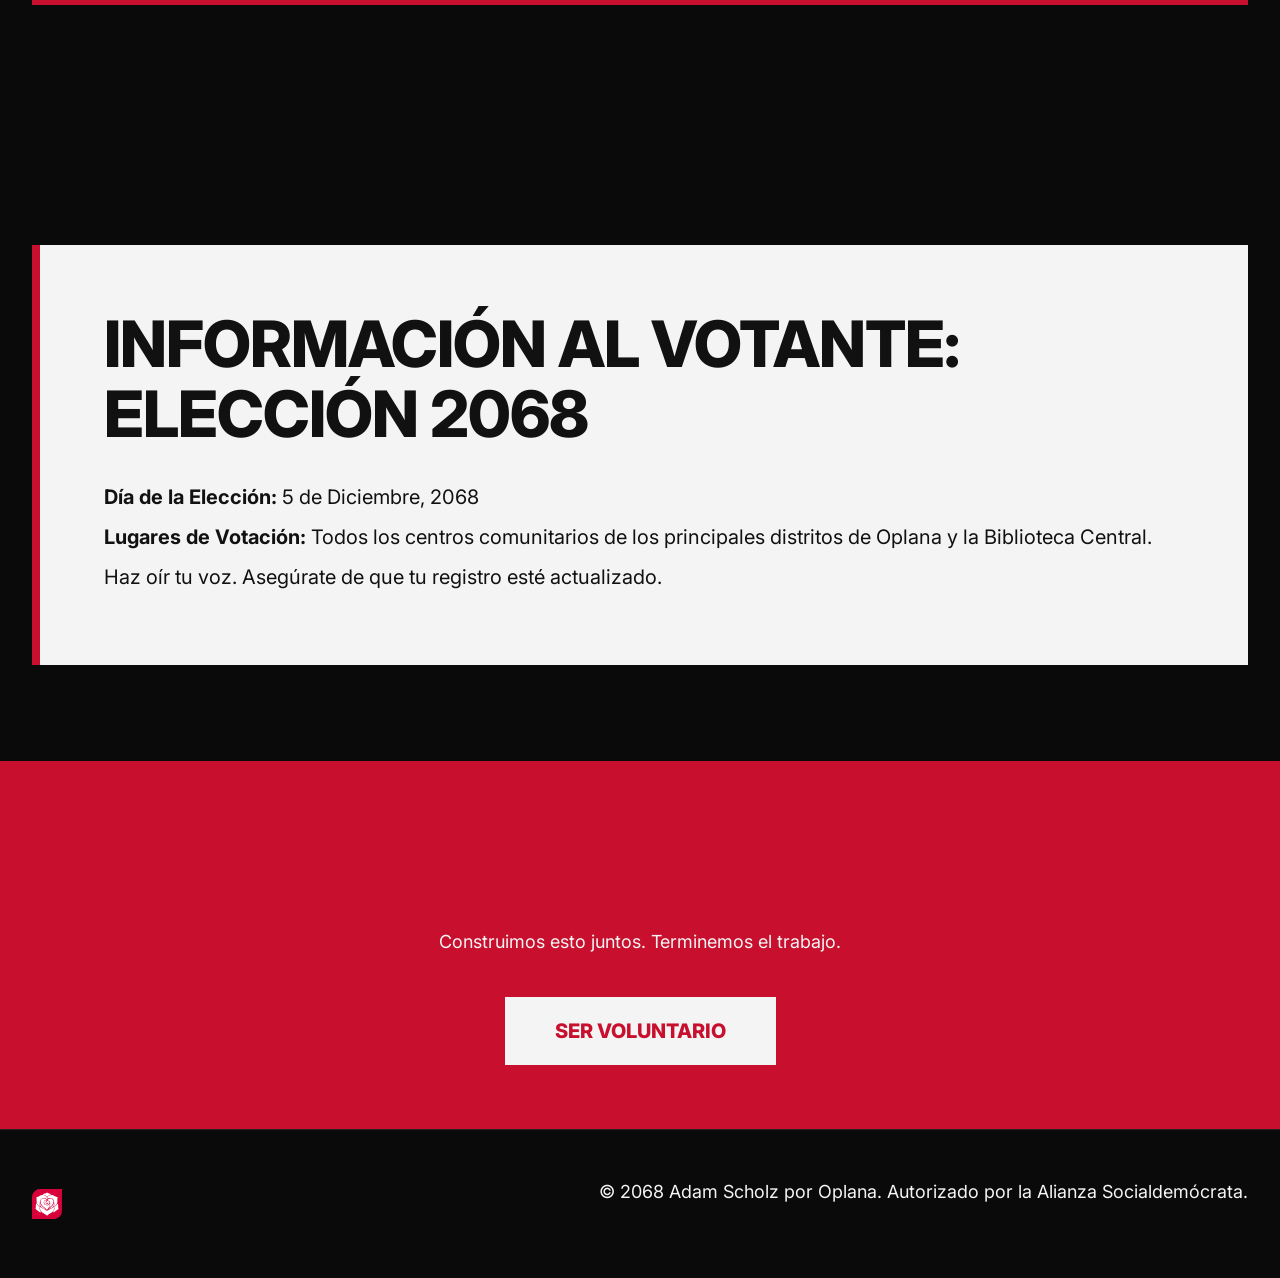
==== commit 41a95a33: "oouhghhh" ====
--- a/index-es.html
+++ b/index-es.html
@@ -3,109 +3,142 @@
 <head>
     <meta charset="UTF-8">
     <meta name="viewport" content="width=device-width, initial-scale=1.0">
-    <title>Adam Scholz para Oplana | Alianza Socialdemócrata</title>
-    <meta name="description" content="Sitio web de campaña de Adam Scholz, candidato de la Alianza Socialdemócrata para las elecciones del Distrito de 2064 en Oplana.">
+    <title>Adam Scholz por Oplana | Reelección</title>
+    <meta name="description" content="Sitio web de la campaña de reelección de Adam Scholz, candidato de la Alianza Socialdemócrata por Oplana.">
     <link rel="preconnect" href="https://fonts.googleapis.com">
     <link rel="preconnect" href="https://fonts.gstatic.com" crossorigin>
-    <link href="https://fonts.googleapis.com/css2?family=Inter:wght@400;600;700;800&display=swap" rel="stylesheet">
+    <link href="https://fonts.googleapis.com/css2?family=Inter:wght@400;600;800&display=swap" rel="stylesheet">
     <link rel="stylesheet" href="styles.css">
 </head>
 <body>
     <nav class="navbar">
-        <div class="nav-content">
-            <img src="assets/SDAlogo.svg" alt="SDA Logo" class="nav-logo">
-            <ul class="nav-links">
-                <li><a href="#platform">La Plataforma</a></li>
-                <li><a href="#strategy">La Estrategia</a></li>
-                <li><a href="#events">Eventos Recientes</a></li>
-                <li>
-                    <select class="lang-select" aria-label="Select Language">
-                        <option value="alanian">Alanian</option>
-                        <option value="alcamerian">Alcamerian</option>
-                        <option value="gallic">Gallic</option>
-                    </select>
-                </li>
-            </ul>
+        <div class="nav-brand">
+            <img src="assets/SDAlogo-white.svg" alt="Logo SDA" class="nav-logo" onerror="this.src='assets/SDAlogo.svg'">
         </div>
+        <ul class="nav-links">
+            <li><a href="#about">Conoce a Adam</a></li>
+            <li><a href="#record">El Historial</a></li>
+            <li><a href="#platform">El Futuro</a></li>
+            <li>
+                <select class="lang-select" aria-label="Select Language" onchange="location = this.value;">
+                    <option value="index.html">Alanian</option>
+                    <option value="index-es.html" selected>Alcamerian</option>
+                    <option value="index-fr.html">Gallic</option>
+                </select>
+            </li>
+        </ul>
     </nav>
 
-    <header class="hero section-animate">
-        <div class="hero-content">
-            <h1 class="hero-title">Adam Scholz para Oplana</h1>
-            <p class="hero-subtitle">Legislación Pragmática. Impuestos Justos. Servicios Accesibles.</p>
-            <img src="assets/finalposter.png" alt="Adam Scholz Campaign Poster" class="hero-poster">
-            <img src="assets/SDAlogo-white.svg" alt="Social Democratic Alliance Logo" class="hero-sda-logo">
+    <header class="hero">
+        <img src="assets/scholz.jpeg" alt="Fondo Adam Scholz" class="hero-bg">
+        <div class="hero-overlay"></div>
+        <div class="hero-content fade-in-up">
+            <div class="hero-badge">Campaña de Reelección 2068</div>
+            <h1 class="hero-title">Ganamos.<br>Ahora Construimos.</h1>
+            <p style="max-width: 600px; font-size: 1.5rem; opacity: 0.9;">
+                Oplana eligió el progreso. Ahora, aseguramos los cimientos. Adam Scholz se postula para la reelección para garantizar que nuestro distrito se convierta en el modelo de infraestructura, justicia y seguridad.
+            </p>
         </div>
     </header>
 
     <main>
-        <section id="strategy" class="strategy section-animate">
-            <div class="section-container">
-                <div class="strategy-text">
-                    <h2>La Estrategia</h2>
-                    <p>
-                        El cambio real requiere honestidad sobre lo que el poder realmente hace. Un solo diputado no puede reescribir el libro de contabilidad del Tesoro de la noche a la mañana. Sin embargo, un diputado puede llevar implacablemente los temas más difíciles al pleno de la Cámara hasta que los ministros del gobierno se vean obligados a responder por ellos en público.
+        <section id="about" class="section-container">
+            <div class="fade-in-up">
+                <h2>Conoce a Adam Scholz</h2>
+                <div class="about-content">
+                    <p style="font-size: 1.25rem;">
+                        Elegido por primera vez como Miembro del Parlamento de Oplana en 2056, Adam Scholz ha sido un defensor implacable de nuestra ciudad durante los mandatos de 2060 y 2064. Ahora, mirando hacia 2068, su compromiso sigue inquebrantable.
                     </p>
-                    <p>
-                        Mi promesa a Oplana sigue siendo clara: presentaré la legislación que nuestra circunscripción necesita, argumentaré de manera transparente y me aseguraré de que sepan exactamente quién se interpone en el camino del progreso. Se trata de responsabilidad pragmática.
+                    <p style="font-size: 1.25rem;">
+                        Sirviendo como <strong>Ministro en la Sombra de Justicia</strong> y <strong>Ministro en la Sombra de Energía y Recursos Nacionales</strong>, Adam ha exigido cuentas al gobierno tanto en el estado de derecho como en el futuro sostenible de nuestra infraestructura. Entiende las palancas del poder y cómo utilizarlas por Oplana.
                     </p>
-                </div>
-                <img src="assets/scholz.jpeg" alt="Adam Scholz en Conferencia de Prensa" class="strategy-image">
-            </div>
-        </section>
-
-        <section id="platform" class="platform section-animate">
-            <div class="section-container">
-                <h2>Plataforma de Campaña</h2>
-                
-                <div class="platform-grid">
-                    <article class="platform-card">
-                        <h3>Servicios Públicos e Impuestos Justos</h3>
-                        <p>
-                            Nuestro sistema de salud debe atender a cada vecindario de manera eficiente. Estamos luchando por un estándar nacional que exija un mostrador dedicado de derivación de médicos generales a especialistas en las principales clínicas de la circunscripción como la nuestra, con financiamiento garantizado y delimitado por el ministerio de salud.
-                        </p>
-                        <p>
-                            Además, los impuestos justos deben ser más que un lema. Estamos presionando activamente al Tesoro para reformar el tramo del impuesto a la propiedad para asegurar que las tierras comerciales paguen su parte justa, y apoyamos firmemente los presupuestos que aumentan los impuestos sobre la riqueza extrema y los bienes de lujo.
-                        </p>
-                    </article>
-
-                    <article class="platform-card">
-                        <h3>Política de Vivienda Asequible</h3>
-                        <p>
-                            La política de vivienda debe reflejar las realidades locales. Estamos impulsando un marco nacional de tope de alquileres que vincule los aumentos de alquiler permitidos directamente con el ingreso medio de Oplana, en lugar de un promedio inflado de la capital.
-                        </p>
-                        <p>
-                            Para asegurar que esta política se traduzca en hogares reales para los residentes, hemos redactado una cláusula de desincentivo a la desocupación. Esto gravará fuertemente las unidades residenciales que se mantengan deliberadamente vacías, garantizando que nuestro suministro de viviendas permanezca activo y disponible para quienes lo necesiten.
-                        </p>
-                    </article>
                 </div>
             </div>
         </section>
 
-        <section id="events" class="events section-animate">
-            <div class="section-container">
-                <h2>Eventos Recientes</h2>
-                <div class="events-list">
-                    <a href="event-public-services-es.html" class="event-item">
-                        <h3>Lanzamiento de Campaña: Servicios Públicos e Impuestos Justos</h3>
-                        <p class="event-location">Atrio de la Oficina Electoral de Oplana</p>
-                        <p>De pie en el atrio de la Oficina Electoral de Oplana, Adam Scholz lanzó oficialmente su candidatura a la reelección presentando una línea de tiempo clara e histórica de los esfuerzos legislativos de la SDA desde 2056. El evento se centró en pasos inmediatos y viables para asegurar la financiación de la atención médica y equilibrar los tramos del impuesto a la propiedad nacional.</p>
-                    </a>
-                    <a href="event-affordable-housing-es.html" class="event-item">
-                        <h3>Lanzamiento de Política: Vivienda Asequible</h3>
-                        <p class="event-location">Corrin Row</p>
-                        <p>Dirigiéndose a los residentes directamente en Corrin Row, Adam detalló el nuevo marco de tope de alquileres redactado y la cláusula de desincentivo a la desocupación. Destacó cómo la correspondencia directa de los inquilinos de Oplana dio forma a la legislación y pasó un tiempo significativo respondiendo preguntas directas y contundentes de la comunidad.</p>
-                    </a>
+        <section id="record" class="section-container">
+            <div class="fade-in-up">
+                <h2>El Historial</h2>
+                <div class="record-grid">
+                    <div class="record-item">
+                        <span class="record-badge">2056-2068</span>
+                        <h3>Liderazgo Constante</h3>
+                        <p>Más de una década de servicio ininterrumpido a los residentes de Oplana, priorizando la transparencia sobre la política.</p>
+                    </div>
+                    <div class="record-item">
+                        <span class="record-badge">Justicia</span>
+                        <h3>Estado de Derecho</h3>
+                        <p>Defendiendo ferozmente las libertades civiles y exigiendo impuestos justos en todos los tramos como Ministro en la Sombra de Justicia.</p>
+                    </div>
+                    <div class="record-item">
+                        <span class="record-badge">Energía</span>
+                        <h3>Poder Sostenible</h3>
+                        <p>Promoviendo la modernización de nuestra red eléctrica y protecciones ambientales como Ministro en la Sombra de Energía.</p>
+                    </div>
                 </div>
             </div>
         </section>
+
+        <section id="platform" class="section-container">
+            <div class="fade-in-up">
+                <h2>El Futuro</h2>
+            </div>
+            
+            <div class="platform-grid">
+                <article class="platform-card fade-in-up">
+                    <h3>Infraestructura y Educación</h3>
+                    <p>
+                        Una capital no puede funcionar con redes obsoletas. Luchamos por un proyecto de modernización para los corredores de tránsito y redes digitales. Además, nuestras escuelas deben ser santuarios de innovación.
+                    </p>
+                </article>
+
+                <article class="platform-card fade-in-up">
+                    <h3>Justicia Social y Apoyo</h3>
+                    <p>
+                        El progreso significa que nadie se quede atrás. Presionamos para expandir la red de seguridad social, abordando la pobreza desde la raíz con servicios de salud mental y protecciones para los residentes vulnerables.
+                    </p>
+                </article>
+
+                <article class="platform-card fade-in-up">
+                    <h3>Seguridad y Protección</h3>
+                    <p>
+                        La verdadera seguridad nace de comunidades fuertes. Abogamos por programas de seguridad dirigidos por la comunidad, mejor iluminación y recursos para equipos de intervención vecinal.
+                    </p>
+                </article>
+            </div>
+        </section>
+
+        <section id="endorsements" class="section-container">
+            <div class="fade-in-up">
+                <h2>Voces Comunitarias</h2>
+                <div class="endorsement-card">
+                    <blockquote>"Adam no solo habla. Él redacta la legislación, fuerza el voto y hace que el gobierno responda ante Oplana."</blockquote>
+                    <cite>- Sindicato de Trabajadores de Oplana</cite>
+                </div>
+            </div>
+        </section>
+
+        <section id="voter-info" class="section-container">
+            <div class="fade-in-up voter-box">
+                <h2>Información al Votante: Elección 2068</h2>
+                <div class="voter-details">
+                    <p><strong>Día de la Elección:</strong> 5 de Diciembre, 2068</p>
+                    <p><strong>Lugares de Votación:</strong> Todos los centros comunitarios de los principales distritos de Oplana y la Biblioteca Central.</p>
+                    <p>Haz oír tu voz. Asegúrate de que tu registro esté actualizado.</p>
+                </div>
+            </div>
+        </section>
+
+        <section class="cta-section fade-in-up">
+            <h2>Únete al Movimiento</h2>
+            <p>Construimos esto juntos. Terminemos el trabajo.</p>
+            <a href="#" class="cta-button">Ser Voluntario</a>
+        </section>
     </main>
 
-    <footer class="footer">
-        <div class="footer-content">
-            <img src="assets/SDAsmall.svg" alt="SDA Small Logo" class="footer-logo">
-            <p>&copy; 2064 Adam Scholz para Oplana. Autorizado por la Alianza Socialdemócrata.</p>
-        </div>
+    <footer>
+        <img src="assets/SDAsmall.svg" alt="Logo Pequeño SDA" class="footer-logo">
+        <p>&copy; 2068 Adam Scholz por Oplana. Autorizado por la Alianza Socialdemócrata.</p>
     </footer>
 
     <script src="script.js"></script>
--- a/styles.css
+++ b/styles.css
@@ -1,316 +1,341 @@
 :root {
-    --primary-color: #D32F2F; /* Rose Red */
-    --bg-color: #F8F9FA;
-    --text-color: #111111;
-    --text-light: #444444;
-    --border-color: #E0E0E0;
-    --font-family: 'Inter', sans-serif;
+  --primary: #C8102E; /* Rose Red */
+  --bg-dark: #0A0A0A;
+  --bg-light: #F4F4F4;
+  --text-dark: #111111;
+  --text-light: #F4F4F4;
+  --glass-bg: rgba(10, 10, 10, 0.7);
+  --glass-border: rgba(255, 255, 255, 0.1);
+  --sharp-border: 2px solid var(--primary);
 }
 
 * {
-    margin: 0;
-    padding: 0;
-    box-sizing: border-box;
+  margin: 0;
+  padding: 0;
+  box-sizing: border-box;
 }
 
 body {
-    font-family: var(--font-family);
-    background-color: var(--bg-color);
-    color: var(--text-color);
-    line-height: 1.6;
-    -webkit-font-smoothing: antialiased;
-}
-
-/* Navigation */
+  font-family: 'Inter', sans-serif;
+  background-color: var(--bg-dark);
+  color: var(--text-light);
+  line-height: 1.6;
+  overflow-x: hidden;
+}
+
+/* Typography */
+h1, h2, h3, h4 {
+  font-weight: 800;
+  text-transform: uppercase;
+  letter-spacing: -1px;
+  line-height: 1.1;
+}
+
+h1 {
+  font-size: clamp(3rem, 8vw, 8rem);
+  color: var(--text-light);
+}
+
+h2 {
+  font-size: clamp(2rem, 5vw, 4.5rem);
+  margin-bottom: 2rem;
+  color: var(--primary);
+}
+
+h3 {
+  font-size: 1.5rem;
+  margin-bottom: 1rem;
+}
+
+p {
+  font-size: 1.125rem;
+  margin-bottom: 1.5rem;
+}
+
+/* Navbar */
 .navbar {
-    background-color: #FFFFFF;
-    border-bottom: 1px solid var(--border-color);
-    position: sticky;
-    top: 0;
-    z-index: 100;
-}
-
-.nav-content {
-    max-width: 1200px;
-    margin: 0 auto;
-    padding: 1rem 2rem;
-    display: flex;
-    justify-content: space-between;
-    align-items: center;
+  position: fixed;
+  top: 0;
+  width: 100%;
+  padding: 1rem 2rem;
+  background: var(--glass-bg);
+  backdrop-filter: blur(12px);
+  border-bottom: 1px solid var(--glass-border);
+  z-index: 100;
+  display: flex;
+  justify-content: space-between;
+  align-items: center;
+}
+
+.nav-brand {
+  display: flex;
+  align-items: center;
+  gap: 1rem;
 }
 
 .nav-logo {
-    height: 40px;
-    width: auto;
+  height: 40px;
 }
 
 .nav-links {
-    list-style: none;
-    display: flex;
-    gap: 2rem;
-    align-items: center;
+  list-style: none;
+  display: flex;
+  gap: 2rem;
+  align-items: center;
 }
 
 .nav-links a {
-    text-decoration: none;
-    color: var(--text-color);
-    font-weight: 600;
-    font-size: 0.9rem;
-    text-transform: uppercase;
-    letter-spacing: 0.05em;
-    transition: color 0.2s ease;
-}
-
-.nav-links a:hover {
-    color: var(--primary-color);
+  color: var(--text-light);
+  text-decoration: none;
+  font-weight: 600;
+  text-transform: uppercase;
+  font-size: 0.875rem;
+  letter-spacing: 1px;
+  position: relative;
+}
+
+.nav-links a::after {
+  content: '';
+  position: absolute;
+  bottom: -4px;
+  left: 0;
+  width: 0%;
+  height: 2px;
+  background: var(--primary);
+  transition: width 0.3s ease;
+}
+
+.nav-links a:hover::after {
+  width: 100%;
 }
 
 .lang-select {
-    appearance: none;
-    background-color: transparent;
-    border: 1px solid var(--border-color);
-    padding: 0.4rem 0.8rem;
-    font-family: var(--font-family);
-    font-size: 0.8rem;
-    font-weight: 600;
-    text-transform: uppercase;
-    color: var(--text-color);
-    cursor: pointer;
-    border-radius: 0;
-    outline: none;
-    transition: border-color 0.2s ease;
-}
-
-.lang-select:focus, .lang-select:hover {
-    border-color: var(--primary-color);
-}
-
-/* Base Layout for Sections */
-.section-container {
-    max-width: 1200px;
-    margin: 0 auto;
-    padding: 6rem 2rem;
-}
-
-h2 {
-    font-size: 2.5rem;
-    font-weight: 800;
-    margin-bottom: 3rem;
-    color: var(--text-color);
-    text-transform: uppercase;
-    letter-spacing: -0.02em;
-    border-left: 6px solid var(--primary-color);
-    padding-left: 1rem;
+  background: transparent;
+  color: var(--text-light);
+  border: 1px solid var(--glass-border);
+  padding: 0.5rem;
+  font-family: 'Inter', sans-serif;
+  border-radius: 0; /* Sharp corners */
+  outline: none;
+}
+.lang-select option {
+  background: var(--bg-dark);
+  color: var(--text-light);
 }
 
 /* Hero Section */
 .hero {
-    background-color: var(--text-color);
-    color: var(--bg-color);
-    text-align: center;
-    padding: 8rem 2rem;
-    border-bottom: 4px solid var(--primary-color);
+  min-height: 100vh;
+  display: grid;
+  grid-template-columns: 1fr;
+  align-items: end;
+  padding: 8rem 2rem 4rem;
+  position: relative;
+}
+
+.hero-bg {
+  position: absolute;
+  top: 0;
+  left: 0;
+  width: 100%;
+  height: 100%;
+  object-fit: cover;
+  object-position: top;
+  z-index: -2;
+  opacity: 0.6;
+  filter: grayscale(100%) contrast(1.2);
+}
+
+.hero-overlay {
+  position: absolute;
+  top: 0;
+  left: 0;
+  width: 100%;
+  height: 100%;
+  background: linear-gradient(to top, var(--bg-dark) 0%, transparent 100%);
+  z-index: -1;
 }
 
 .hero-content {
-    max-width: 800px;
-    margin: 0 auto;
-    display: flex;
-    flex-direction: column;
-    align-items: center;
-}
-
-.hero-title {
-    font-size: 4.5rem;
-    font-weight: 800;
-    line-height: 1.1;
-    margin-bottom: 1rem;
-    letter-spacing: -0.03em;
-    text-transform: uppercase;
-}
-
-.hero-subtitle {
-    font-size: 1.5rem;
-    color: #CCCCCC;
-    margin-bottom: 3rem;
-    font-weight: 400;
-}
-
-.hero-poster {
-    width: 100%;
-    max-width: 400px;
-    height: auto;
-    margin: 0 auto 2rem;
-    display: block;
-    box-shadow: 0 20px 40px rgba(0,0,0,0.4);
-    border: 1px solid rgba(0,0,0,0.2);
-    position: relative;
-    z-index: 2;
-}
-
-.hero-sda-logo {
-    width: 120px;
-    opacity: 0.8;
-}
-
-/* Strategy Section */
-.strategy .section-container {
-    display: grid;
-    grid-template-columns: 1fr 1fr;
-    gap: 4rem;
-    align-items: start;
-}
-
-.strategy-text {
-    height: 550px;
-    padding-right: 1rem;
-}
-
-.strategy-text p {
-    font-size: 1.1rem;
-    color: var(--text-light);
-    margin-bottom: 1.5rem;
-}
-
-.strategy-image {
-    width: 100%;
-    height: 550px;
-    object-fit: cover;
-    border: 1px solid var(--border-color);
-}
-
-/* Platform Section */
-.platform {
-    background-color: #FFFFFF;
-}
-
+  max-width: 1200px;
+  margin: 0 auto;
+  width: 100%;
+  display: grid;
+  grid-template-columns: 1fr;
+  gap: 2rem;
+}
+
+.hero-badge {
+  display: inline-block;
+  background: var(--primary);
+  color: var(--text-light);
+  padding: 0.5rem 1rem;
+  font-weight: 800;
+  text-transform: uppercase;
+  font-size: 1rem;
+  letter-spacing: 2px;
+  width: fit-content;
+  border-radius: 0;
+}
+
+/* Layout Blocks */
+.section-container {
+  max-width: 1400px;
+  margin: 0 auto;
+  padding: 6rem 2rem;
+}
+
+/* Grid Layout for Platform */
 .platform-grid {
-    display: grid;
-    grid-template-columns: repeat(auto-fit, minmax(350px, 1fr));
-    gap: 2rem;
-    grid-auto-rows: 500px; /* Lock height and accommodate longer languages */
+  display: grid;
+  grid-template-columns: repeat(auto-fit, minmax(300px, 1fr));
+  gap: 2rem;
+  margin-top: 4rem;
 }
 
 .platform-card {
-    border: 1px solid var(--border-color);
-    padding: 3rem;
-    background-color: var(--bg-color);
-    /* Sharp corners */
-    border-radius: 0;
-    transition: transform 0.2s ease, box-shadow 0.2s ease;
-    height: 100%;
+  background: var(--glass-bg);
+  border: 1px solid var(--glass-border);
+  padding: 3rem 2rem;
+  backdrop-filter: blur(10px);
+  position: relative;
+  transition: transform 0.3s ease, border-color 0.3s ease;
 }
 
 .platform-card:hover {
-    transform: translateY(-5px);
-    box-shadow: 0 10px 30px rgba(0,0,0,0.05);
-    border-color: var(--primary-color);
-}
-
-.platform-card h3 {
-    font-size: 1.5rem;
-    font-weight: 700;
-    margin-bottom: 1.5rem;
-    color: var(--text-color);
-}
-
-.platform-card p {
-    color: var(--text-light);
-    margin-bottom: 1rem;
-}
-
-/* Events Section */
-.events-list {
-    display: flex;
-    flex-direction: column;
-    gap: 2rem;
-}
-
-.event-item {
-    display: block;
-    text-decoration: none;
-    color: inherit;
-    background-color: #FFFFFF;
-    border: 1px solid var(--border-color);
-    padding: 2.5rem;
-    border-left: 6px solid var(--primary-color);
-    transition: transform 0.2s ease, box-shadow 0.2s ease, border-left-width 0.2s ease;
-    cursor: pointer;
-    height: 350px; /* Lock height to fit all languages */
-}
-
-.event-item:hover {
-    transform: translateX(5px);
-    box-shadow: 0 5px 15px rgba(0,0,0,0.05);
-    border-left-width: 10px;
-}
-
-.event-item h3 {
-    font-size: 1.5rem;
-    font-weight: 700;
-    margin-bottom: 0.5rem;
-}
-
-.event-location {
-    font-weight: 600;
-    color: var(--primary-color);
-    text-transform: uppercase;
-    font-size: 0.85rem;
-    letter-spacing: 0.05em;
-    margin-bottom: 1.5rem;
-}
-
-.event-item p:last-child {
-    color: var(--text-light);
+  transform: translateY(-5px);
+  border-color: var(--primary);
+}
+
+.platform-card::before {
+  content: '';
+  position: absolute;
+  top: 0;
+  left: 0;
+  width: 40px;
+  height: 4px;
+  background: var(--primary);
+}
+
+/* Call to Action */
+.cta-section {
+  background: var(--primary);
+  color: var(--text-light);
+  padding: 4rem 2rem;
+  text-align: center;
+}
+
+.cta-button {
+  display: inline-block;
+  margin-top: 1rem;
+  padding: 1rem 3rem;
+  background: var(--text-light);
+  color: var(--primary);
+  font-size: 1.25rem;
+  font-weight: 800;
+  text-transform: uppercase;
+  text-decoration: none;
+  border: 2px solid var(--text-light);
+  transition: all 0.3s ease;
+  border-radius: 0;
+}
+
+.cta-button:hover {
+  background: transparent;
+  color: var(--text-light);
+}
+
+/* Animations */
+.fade-in-up {
+  opacity: 1;
+  transform: translateY(0);
+  transition: opacity 0.8s ease-out, transform 0.8s ease-out;
+}
+
+.fade-in-up.visible {
+  opacity: 1;
+  transform: translateY(0);
+}
+
+/* New Sections: About, Record, Endorsements, Voter Info */
+.about-content {
+  border-left: 4px solid var(--primary);
+  padding-left: 2rem;
+  margin-top: 2rem;
+}
+
+.record-grid {
+  display: grid;
+  grid-template-columns: repeat(auto-fit, minmax(250px, 1fr));
+  gap: 2rem;
+  margin-top: 3rem;
+}
+
+.record-item {
+  background: var(--glass-bg);
+  padding: 2rem;
+  border: 1px solid var(--glass-border);
+}
+
+.record-badge {
+  display: inline-block;
+  background: var(--text-light);
+  color: var(--primary);
+  padding: 0.25rem 0.75rem;
+  font-weight: 800;
+  font-size: 0.875rem;
+  margin-bottom: 1rem;
+}
+
+.endorsement-card {
+  margin-top: 3rem;
+  padding: 4rem;
+  background: var(--primary);
+  color: var(--text-light);
+  text-align: center;
+}
+
+.endorsement-card blockquote {
+  font-size: 2rem;
+  font-weight: 800;
+  line-height: 1.2;
+  margin-bottom: 2rem;
+  text-transform: uppercase;
+}
+
+.voter-box {
+  background: var(--text-light);
+  color: var(--text-dark);
+  padding: 4rem;
+  margin-top: 3rem;
+  border-left: 8px solid var(--primary);
+}
+
+.voter-box h2 {
+  color: var(--text-dark);
+}
+
+.voter-details p {
+  font-size: 1.25rem;
+  margin-bottom: 0.5rem;
 }
 
 /* Footer */
-.footer {
-    background-color: var(--text-color);
-    color: #FFFFFF;
-    padding: 4rem 2rem;
-    text-align: center;
-    border-top: 10px solid var(--primary-color);
-}
-
-.footer-logo {
-    width: 80px;
-    margin-bottom: 1.5rem;
-    opacity: 0.7;
-}
-
-.footer p {
-    color: #888888;
-    font-size: 0.9rem;
-}
-
-/* Animations */
-.section-animate {
-    opacity: 0;
-    transform: translateY(20px);
-    transition: opacity 0.8s ease-out, transform 0.8s ease-out;
-}
-
-.section-animate.visible {
-    opacity: 1;
-    transform: translateY(0);
+footer {
+  padding: 3rem 2rem;
+  border-top: 1px solid var(--glass-border);
+  display: flex;
+  justify-content: space-between;
+  align-items: center;
+}
+
+footer img {
+  height: 30px;
 }
 
 /* Responsive */
 @media (max-width: 768px) {
-    .strategy .section-container {
-        grid-template-columns: 1fr;
-    }
-    
-    .hero-title {
-        font-size: 3rem;
-    }
-    
-    h2 {
-        font-size: 2rem;
-    }
-    
-    .nav-links {
-        display: none; /* Simplification for minimalist desktop-first setup */
-    }
-}
+  .nav-links {
+    display: none; /* simple mobile fallback */
+  }
+}
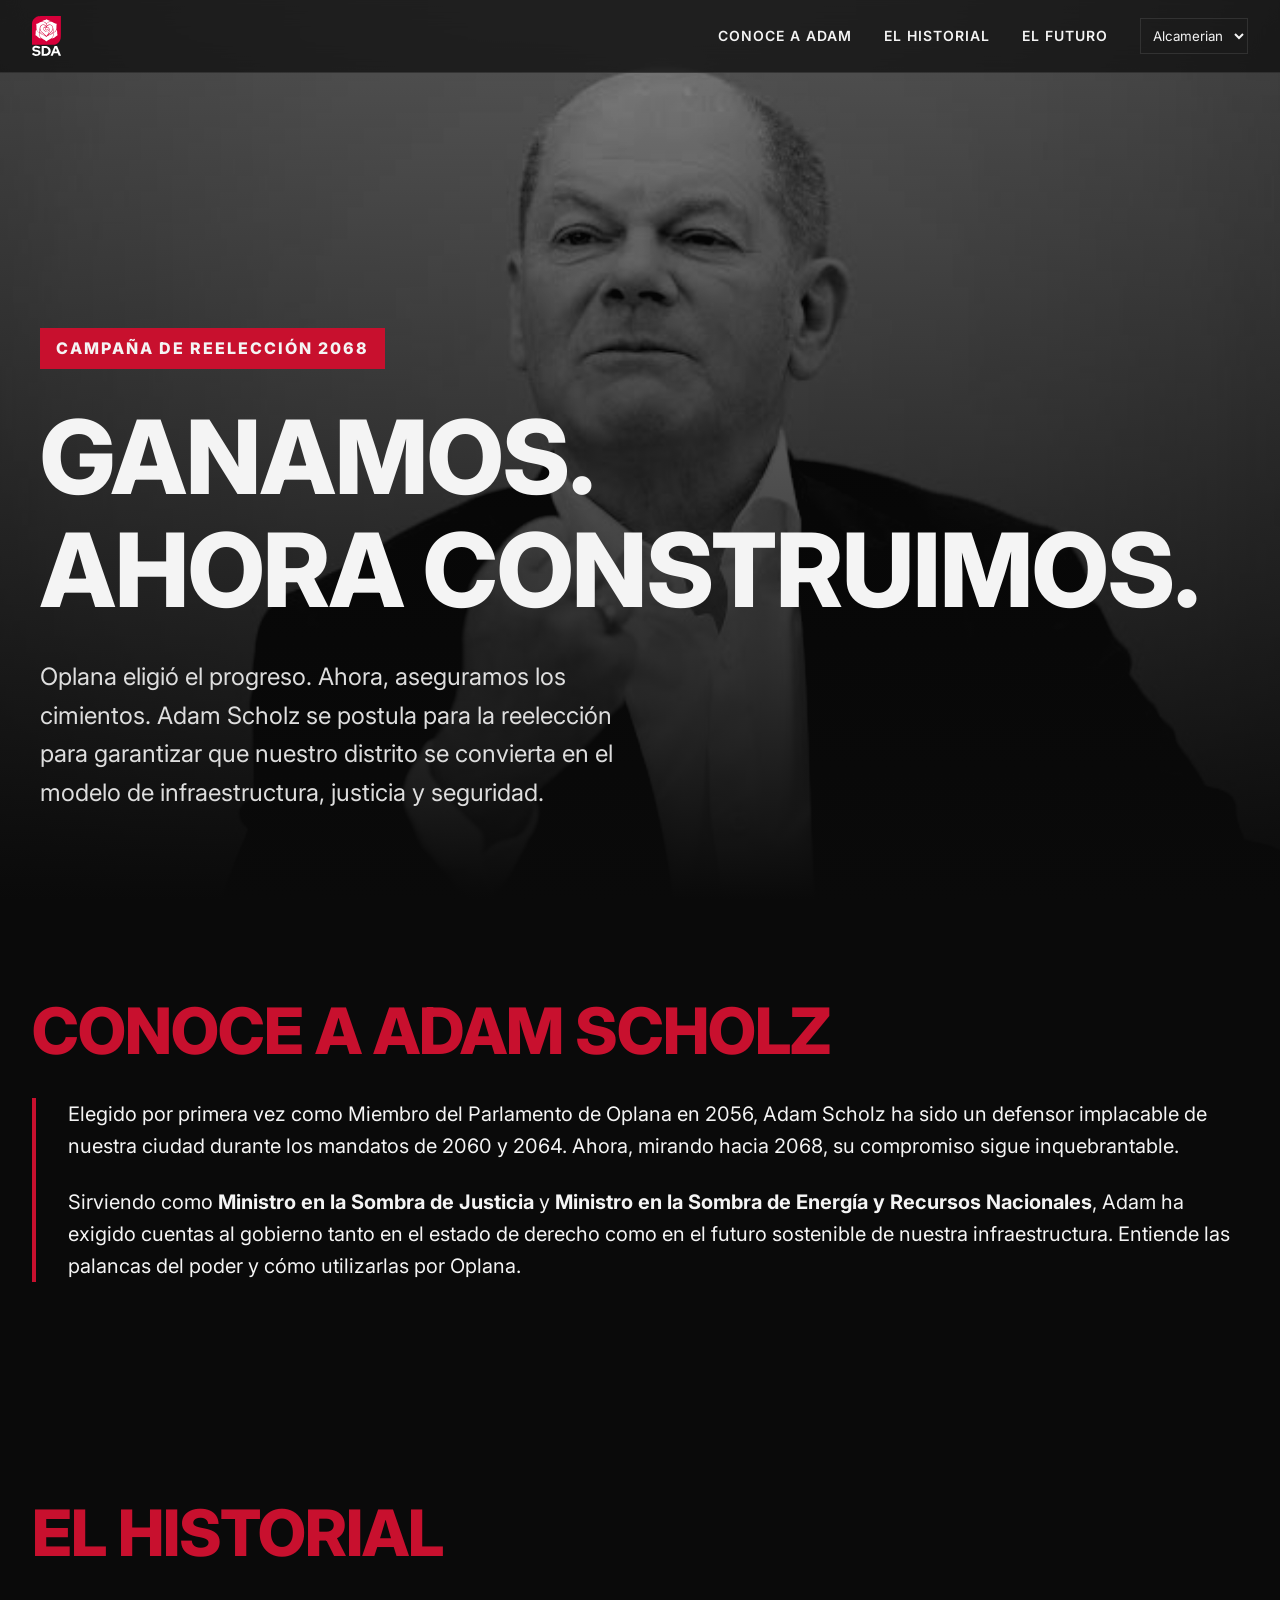
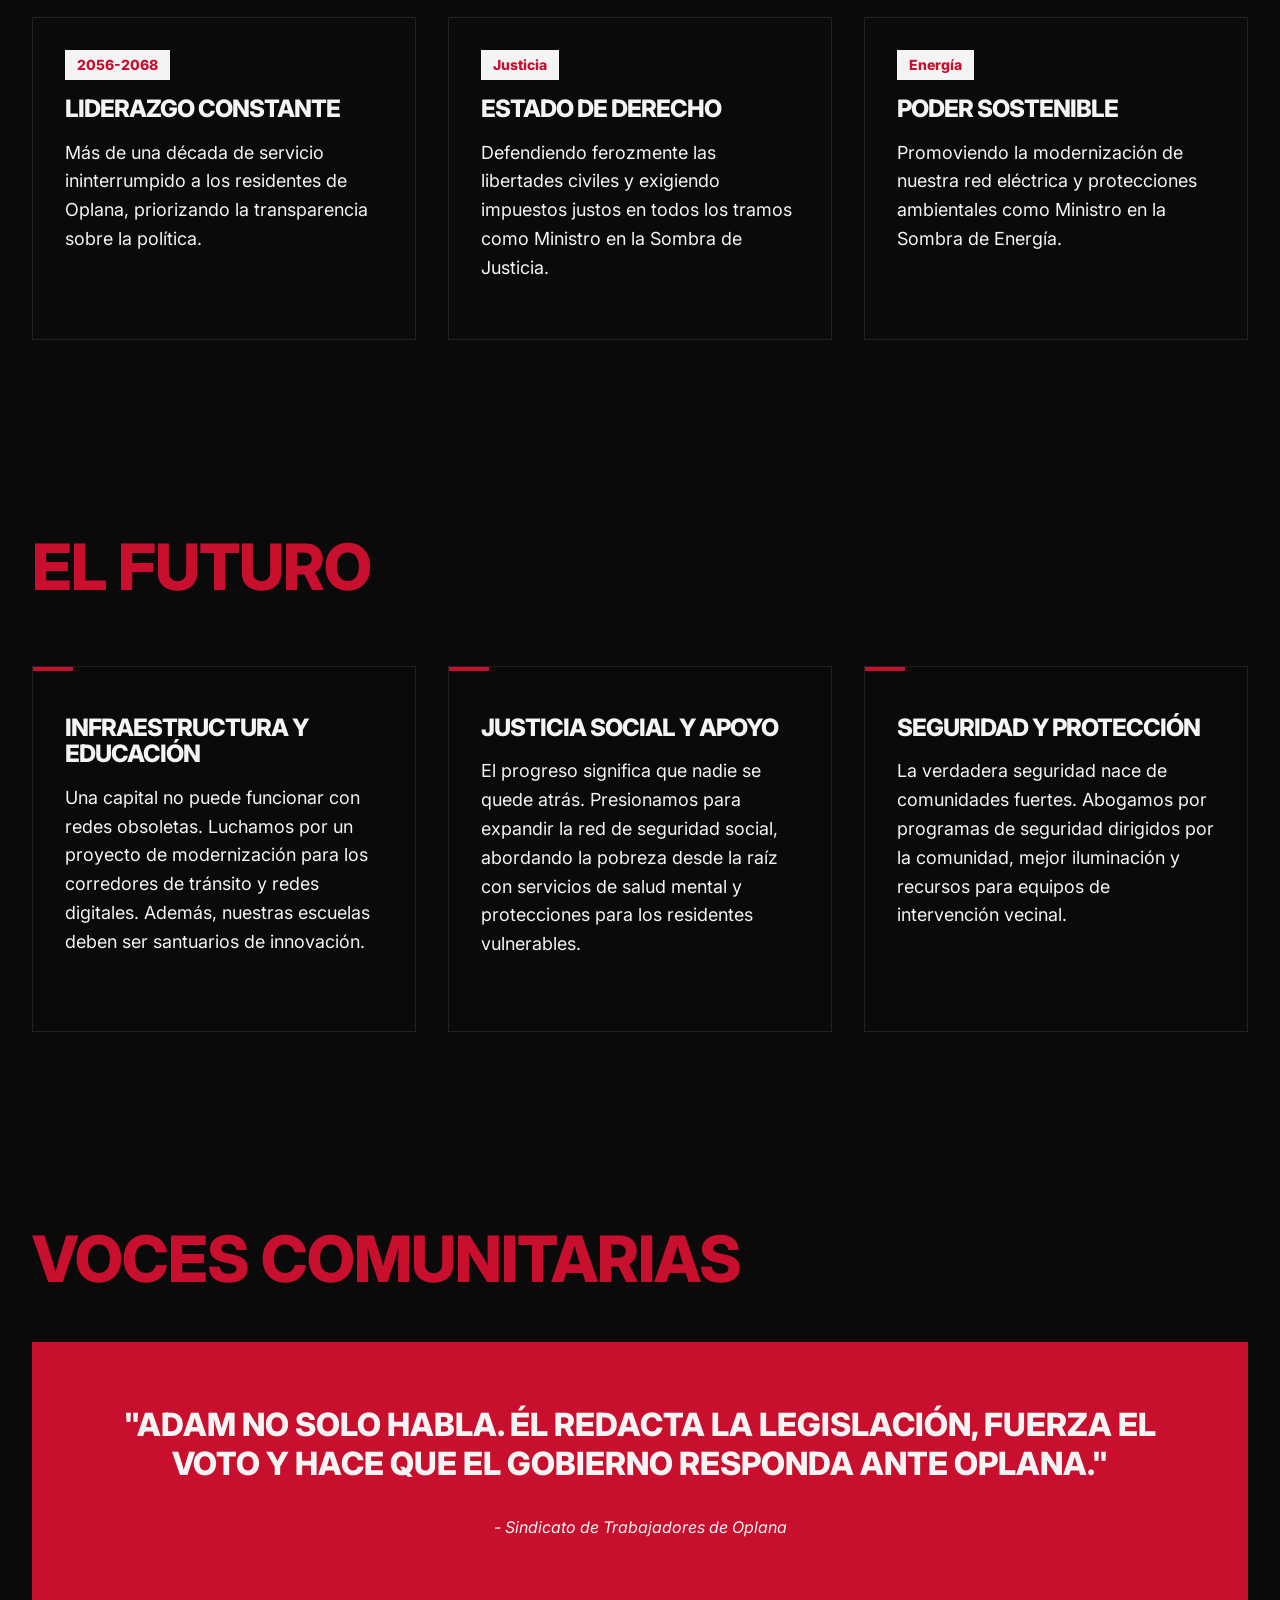
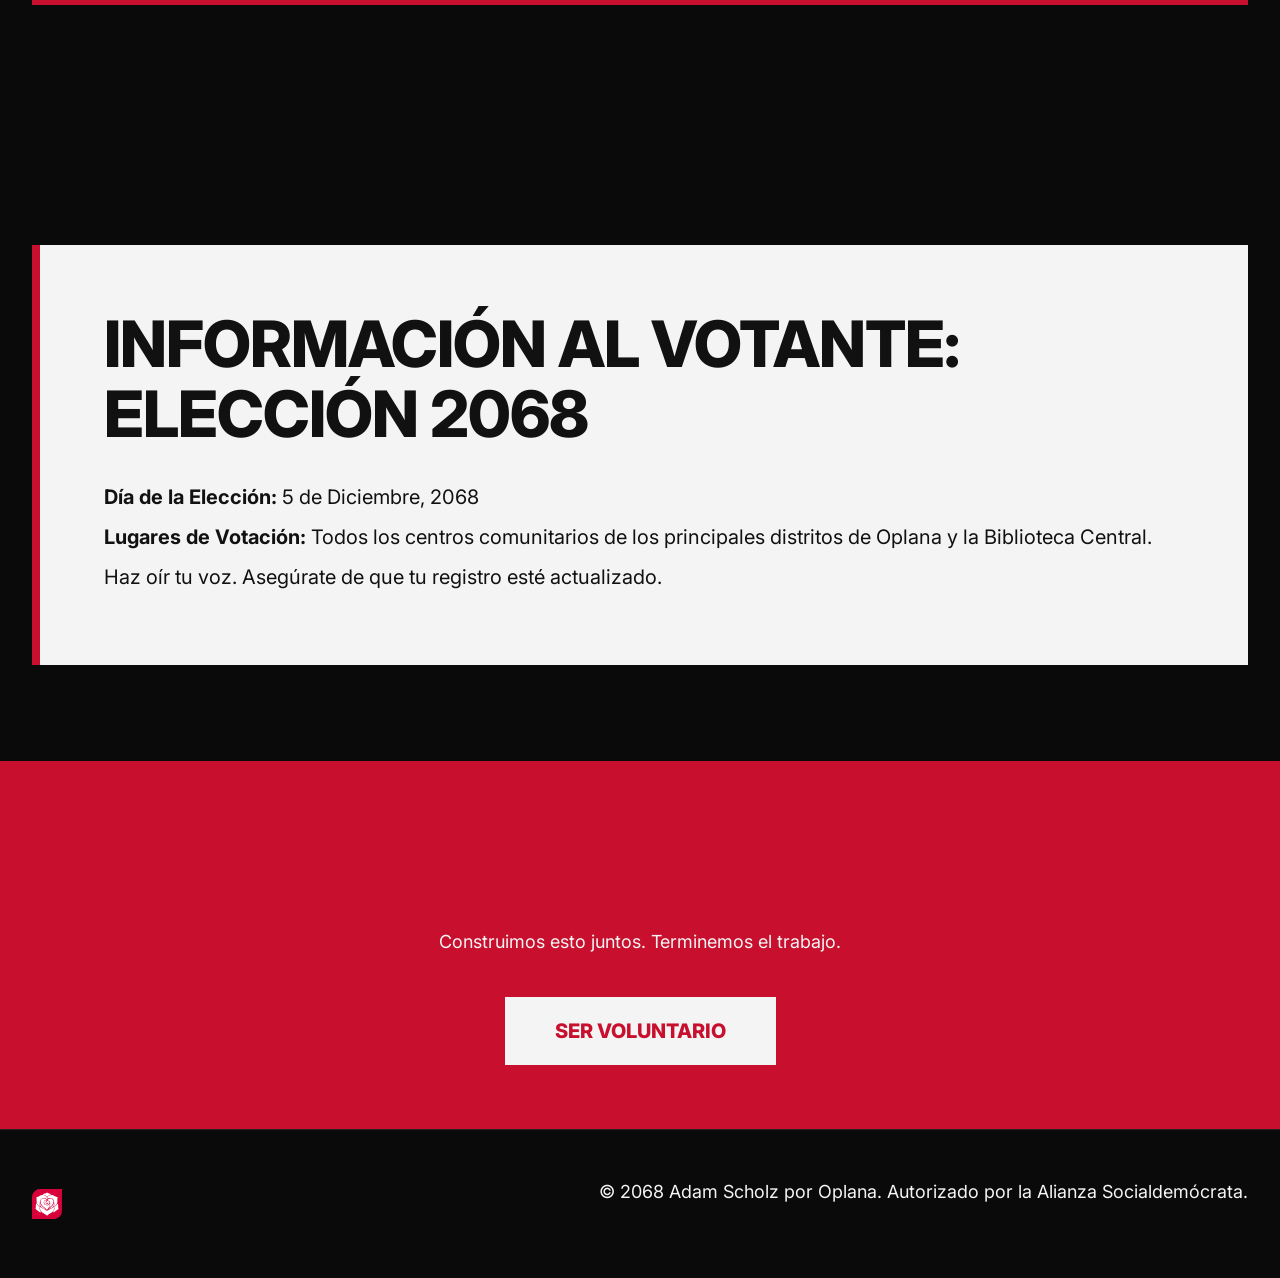
==== commit 3208d8ec: "ooughhh" ====
--- a/index-es.html
+++ b/index-es.html
@@ -8,12 +8,12 @@
     <link rel="preconnect" href="https://fonts.googleapis.com">
     <link rel="preconnect" href="https://fonts.gstatic.com" crossorigin>
     <link href="https://fonts.googleapis.com/css2?family=Inter:wght@400;600;800&display=swap" rel="stylesheet">
-    <link rel="stylesheet" href="styles.css">
+    <link rel="stylesheet" href="./styles.css?v=2">
 </head>
 <body>
     <nav class="navbar">
         <div class="nav-brand">
-            <img src="assets/SDAlogo-white.svg" alt="Logo SDA" class="nav-logo" onerror="this.src='assets/SDAlogo.svg'">
+            <img src="./assets/SDAlogo-white.svg" alt="Logo SDA" class="nav-logo" onerror="this.src='./assets/SDAlogo.svg'">
         </div>
         <ul class="nav-links">
             <li><a href="#about">Conoce a Adam</a></li>
@@ -30,7 +30,7 @@
     </nav>
 
     <header class="hero">
-        <img src="assets/scholz.jpeg" alt="Fondo Adam Scholz" class="hero-bg">
+        <img src="./assets/scholz.jpeg" alt="Fondo Adam Scholz" class="hero-bg">
         <div class="hero-overlay"></div>
         <div class="hero-content fade-in-up">
             <div class="hero-badge">Campaña de Reelección 2068</div>
@@ -137,10 +137,10 @@
     </main>
 
     <footer>
-        <img src="assets/SDAsmall.svg" alt="Logo Pequeño SDA" class="footer-logo">
+        <img src="./assets/SDAsmall.svg" alt="Logo Pequeño SDA" class="footer-logo">
         <p>&copy; 2068 Adam Scholz por Oplana. Autorizado por la Alianza Socialdemócrata.</p>
     </footer>
 
-    <script src="script.js"></script>
+    <script src="./script.js"></script>
 </body>
 </html>
